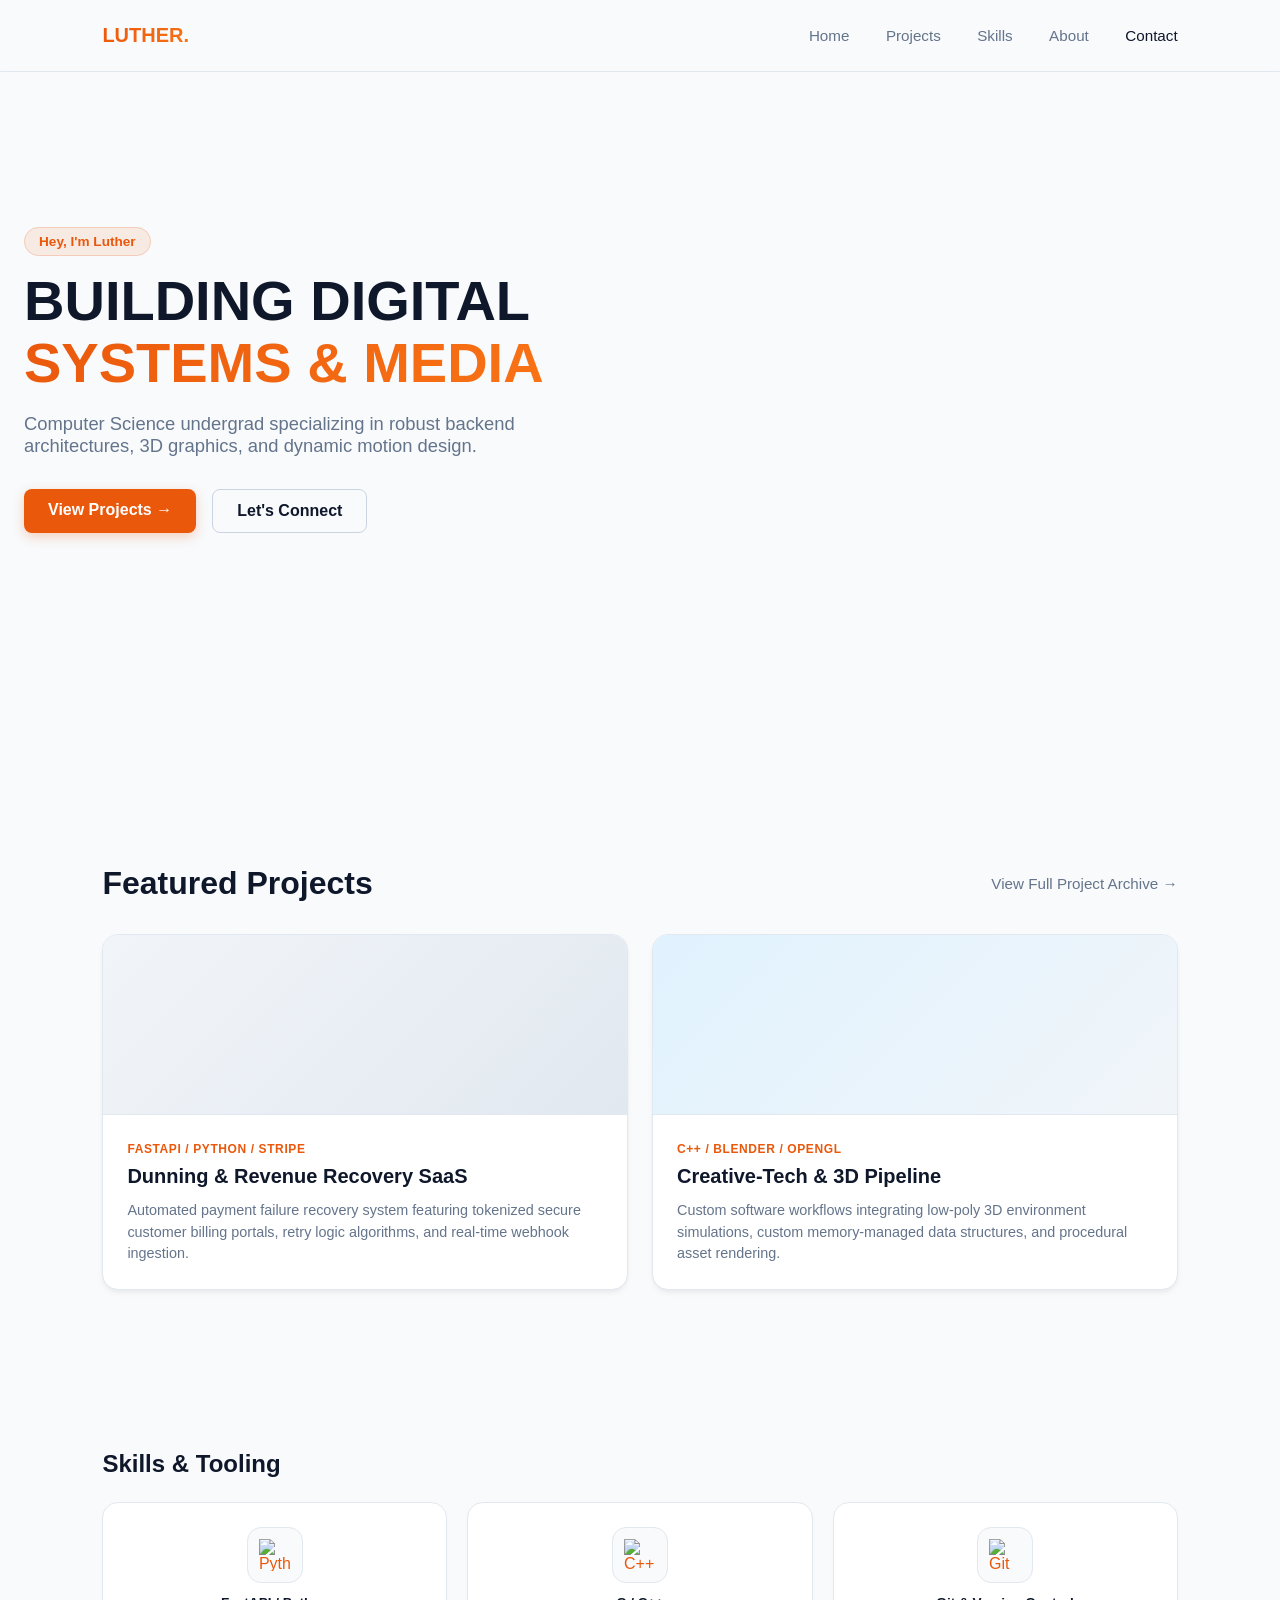
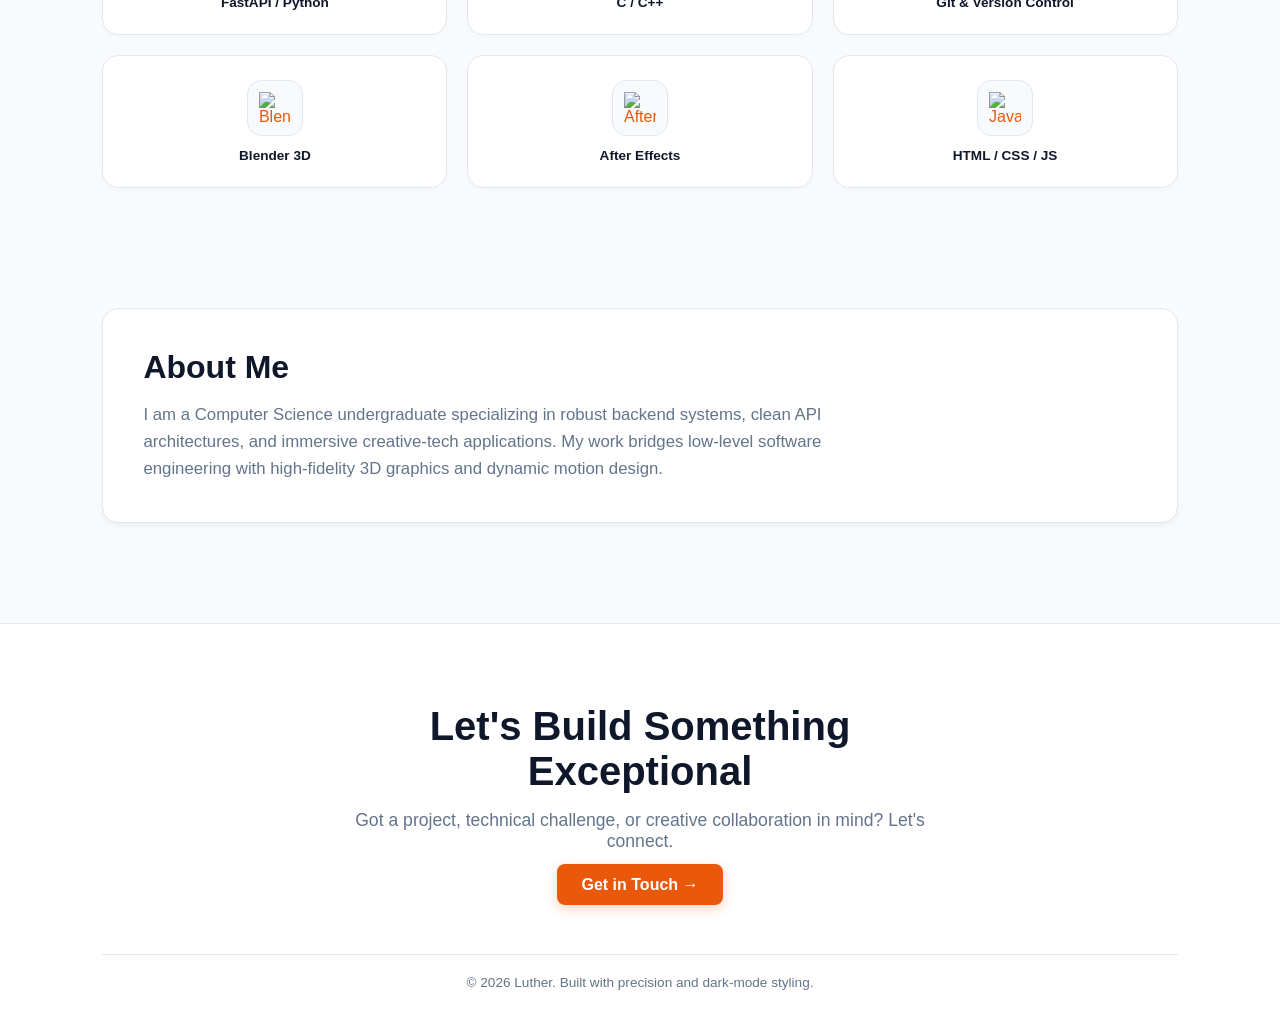
==== index.html @ 0304d3c8 "update: replace abstract hero 3d shape with structured icosahedron node" ====
<!DOCTYPE html>
<html lang="en">

<head>
    <meta charset="UTF-8">
    <meta name="viewport" content="width=device-width, initial-scale=1.0">
    <title>Luther Makori | Creative Technologist & Software Engineer</title>
    <link rel="stylesheet" href="style.css">
</head>

<body>
    <!-- Navigation Bar -->
    <header class="navbar">
        <div class="logo">LUTHER.</div>
        <nav class="nav-links">
            <a href="#home">Home</a>
            <a href="#projects">Projects</a>
            <a href="#skills">Skills</a>
            <a href="#about">About</a>
            <a href="#contact" class="btn-nav">Contact</a>
        </nav>
    </header>

    <!-- Hero Section -->
    <section id="home" class="hero">
        <div class="hero-container">
            <div class="hero-content">
                <span class="badge">Hey, I'm Luther</span>
                <h1>BUILDING DIGITAL<br><span>SYSTEMS & MEDIA</span></h1>
                <p>Computer Science undergrad specializing in robust backend architectures, 3D graphics, and dynamic
                    motion design.</p>
                <div class="hero-actions">
                    <a href="#projects" class="btn-primary">View Projects &rarr;</a>
                    <a href="#contact" class="btn-secondary">Let's Connect</a>
                </div>
            </div>
            <div class="hero-canvas-container">
                <canvas id="hero-3d-canvas"></canvas>
            </div>
        </div>
    </section>

    <!-- Featured Projects -->
    <!-- Featured Projects -->
    <section id="projects" class="projects-section">
        <div class="section-header">
            <h2>Featured Projects</h2>
            <a href="archive.html" class="archive-link">View Full Project Archive &rarr;</a>
        </div>
        <div class="project-grid" id="project-grid">
            <!-- Project 1: Dunning SaaS -->
            <div class="project-card">
                <div class="card-thumb dunning-thumb"></div>
                <div class="card-info">
                    <span class="tag">FastAPI / Python / Stripe</span>
                    <h3>Dunning & Revenue Recovery SaaS</h3>
                    <p>Automated payment failure recovery system featuring tokenized secure customer billing portals,
                        retry logic algorithms, and real-time webhook ingestion.</p>
                </div>
            </div>

            <!-- Project 2: Systems & Graphics Engine -->
            <div class="project-card">
                <div class="card-thumb graphics-thumb"></div>
                <div class="card-info">
                    <span class="tag">C++ / Blender / OpenGL</span>
                    <h3>Creative-Tech & 3D Pipeline</h3>
                    <p>Custom software workflows integrating low-poly 3D environment simulations, custom memory-managed
                        data structures, and procedural asset rendering.</p>
                </div>
            </div>
        </div>
    </section>
    <!-- Skills Section -->
    <!-- Skills & Tooling Section -->
    <section id="skills" class="skills-section">
        <h2>Skills & Tooling</h2>
        <div class="skills-grid">
            <!-- Python -->
            <div class="skill-card">
                <div class="skill-icon-box">
                    <img src="https://cdn.jsdelivr.net/gh/devicons/devicon/icons/python/python-original.svg" width="32"
                        height="32" alt="Python">
                </div>
                <span class="skill-name">FastAPI / Python</span>
            </div>

            <!-- C++ -->
            <div class="skill-card">
                <div class="skill-icon-box">
                    <img src="https://cdn.jsdelivr.net/gh/devicons/devicon/icons/cplusplus/cplusplus-original.svg"
                        width="32" height="32" alt="C++">
                </div>
                <span class="skill-name">C / C++</span>
            </div>

            <!-- Git -->
            <div class="skill-card">
                <div class="skill-icon-box">
                    <img src="https://cdn.jsdelivr.net/gh/devicons/devicon/icons/git/git-original.svg" width="32"
                        height="32" alt="Git">
                </div>
                <span class="skill-name">Git & Version Control</span>
            </div>

            <!-- Blender -->
            <div class="skill-card">
                <div class="skill-icon-box">
                    <img src="https://cdn.jsdelivr.net/gh/devicons/devicon/icons/blender/blender-original.svg"
                        width="32" height="32" alt="Blender">
                </div>
                <span class="skill-name">Blender 3D</span>
            </div>

            <!-- After Effects -->
            <div class="skill-card">
                <div class="skill-icon-box">
                    <img src="https://cdn.jsdelivr.net/gh/devicons/devicon/icons/aftereffects/aftereffects-original.svg"
                        width="32" height="32" alt="After Effects">
                </div>
                <span class="skill-name">After Effects</span>
            </div>

            <!-- JavaScript / HTML -->
            <div class="skill-card">
                <div class="skill-icon-box">
                    <img src="https://cdn.jsdelivr.net/gh/devicons/devicon/icons/javascript/javascript-original.svg"
                        width="32" height="32" alt="JavaScript">
                </div>
                <span class="skill-name">HTML / CSS / JS</span>
            </div>
        </div>
    </section>
    <!-- About Section -->
    <!-- About Section -->
    <section id="about" class="about-section">
        <div class="about-card">
            <h2>About Me</h2>
            <p>I am a Computer Science undergraduate specializing in robust backend systems, clean API architectures,
                and immersive creative-tech applications. My work bridges low-level software engineering with
                high-fidelity 3D graphics and dynamic motion design.</p>
        </div>
    </section>
    <!-- Contact Footer -->
    <section id="contact" class="contact-section">
        <div class="contact-content">
            <h2>Let's Build Something Exceptional</h2>
            <p>Got a project, technical challenge, or creative collaboration in mind? Let's connect.</p>
            <a href="mailto:your.email@example.com" class="btn-primary">Get in Touch &rarr;</a>
        </div>
        <div class="footer-bottom">
            <p>&copy; 2026 Luther. Built with precision and dark-mode styling.</p>
        </div>
        <script src="https://cdnjs.cloudflare.com/ajax/libs/three.js/r128/three.min.js"></script>
        <script>
            const container = document.querySelector('.hero-canvas-container');
            const canvas = document.getElementById('hero-3d-canvas');

            // Scene, Camera, Renderer
            const scene = new THREE.Scene();
            const camera = new THREE.PerspectiveCamera(75, container.clientWidth / container.clientHeight, 0.1, 1000);
            const renderer = new THREE.WebGLRenderer({ canvas: canvas, alpha: true, antialias: true });

            renderer.setSize(container.clientWidth, container.clientHeight);
            renderer.setPixelRatio(Math.min(window.devicePixelRatio, 2));

            // Structured Icosahedron (Data Node look)
            const geometry = new THREE.IcosahedronGeometry(12, 1);
            const material = new THREE.MeshBasicMaterial({
                color: 0xf97316, // Vibrant orange matching your accent
                wireframe: true,
                transparent: true,
                opacity: 0.6
            });
            const mesh = new THREE.Mesh(geometry, material);
            scene.add(mesh);

            // Background particle nodes
            const particleGeometry = new THREE.BufferGeometry();
            const particleCount = 40;
            const posArray = new Float32Array(particleCount * 3);

            for (let i = 0; i < particleCount * 3; i++) {
                posArray[i] = (Math.random() - 0.5) * 35;
            }

            particleGeometry.setAttribute('position', new THREE.BufferAttribute(posArray, 3));
            const particleMaterial = new THREE.PointsMaterial({
                size: 0.6,
                color: 0x1e293b
            });
            const particlesMesh = new THREE.Points(particleGeometry, particleMaterial);
            scene.add(particlesMesh);

            camera.position.z = 30;

            // Mouse movement interaction variables
            let mouseX = 0;
            let mouseY = 0;
            let targetX = 0;
            let targetY = 0;

            document.addEventListener('mousemove', (event) => {
                mouseX = (event.clientX - window.innerWidth / 2) * 0.0008;
                mouseY = (event.clientY - window.innerHeight / 2) * 0.0008;
            });

            // Smoother, mechanical animation loop
            function animate() {
                requestAnimationFrame(animate);

                targetX += (mouseX - targetX) * 0.03;
                targetY += (mouseY - targetY) * 0.03;

                mesh.rotation.x = 0.4 + targetY * 2;
                mesh.rotation.y += 0.003 + targetX * 2;

                particlesMesh.rotation.y -= 0.0008;

                renderer.render(scene, camera);
            }
            animate();

            // Responsive window resizing
            window.addEventListener('resize', () => {
                camera.aspect = container.clientWidth / container.clientHeight;
                camera.updateProjectionMatrix();
                renderer.setSize(container.clientWidth, container.clientHeight);
            });
        </script>

</body>

</html>
---- style.css ----
:root {
    --bg-color: #f8fafc;
    --card-bg: #ffffff;
    --text-main: #0f172a;
    --text-muted: #64748b;
    --accent-primary: #ea580c;
    --accent-glow: rgba(234, 88, 12, 0.15);
    --text-gradient: linear-gradient(135deg, var(--accent-primary), #f97316);
    --hero-radial-gradient: radial-gradient(circle at 80% 20%, var(--accent-glow), transparent 40%);
}

* {
    margin: 0;
    padding: 0;
    box-sizing: border-box;
    font-family: -apple-system, BlinkMacSystemFont, "Segoe UI", Roboto, sans-serif;
}

body {
    background-color: var(--bg-color);
    color: var(--text-main);
    overflow-x: hidden;
}

.navbar {
    display: flex;
    justify-content: space-between;
    align-items: center;
    padding: 24px 8%;
    position: fixed;
    width: 100%;
    top: 0;
    background: rgba(248, 250, 252, 0.85);
    backdrop-filter: blur(10px);
    z-index: 100;
    border-bottom: 1px solid #e2e8f0;
}

.logo {
    font-weight: 800;
    font-size: 1.25rem;
    background-image: var(--text-gradient);
    background-clip: text;
    -webkit-background-clip: text;
    -webkit-text-fill-color: transparent;
}

.nav-links a {
    color: var(--text-muted);
    text-decoration: none;
    margin-left: 32px;
    font-size: 0.95rem;
    transition: color 0.2s;
}

.nav-links a:hover,
.nav-links a.btn-nav {
    color: var(--text-main);
}

.hero {
    min-height: 85vh;
    display: flex;
    align-items: center;
    padding: 60px 0;
}

.hero-content {
    flex: 1;
    max-width: 620px;
}

.badge {
    background: rgba(234, 88, 12, 0.1);
    color: var(--accent-primary);
    padding: 6px 14px;
    border-radius: 20px;
    font-size: 0.85rem;
    font-weight: 600;
    border: 1px solid rgba(234, 88, 12, 0.2);
}

.hero h1 {
    font-size: 3.5rem;
    line-height: 1.1;
    margin: 20px 0;
    font-weight: 800;
}

.hero h1 span {
    background-image: var(--text-gradient);
    background-clip: text;
    -webkit-background-clip: text;
    -webkit-text-fill-color: transparent;
}

.hero p {
    color: var(--text-muted);
    font-size: 1.15rem;
    margin-bottom: 32px;
    max-width: 550px;
}

.hero-actions {
    display: flex;
    gap: 16px;
}

.btn-primary {
    background: var(--accent-primary);
    color: white;
    padding: 12px 24px;
    border-radius: 8px;
    text-decoration: none;
    font-weight: 600;
    transition: opacity 0.2s;
    box-shadow: 0 4px 12px rgba(234, 88, 12, 0.25);
}

.btn-primary:hover {
    opacity: 0.9;
}

.btn-secondary {
    background: transparent;
    color: var(--text-main);
    padding: 12px 24px;
    border-radius: 8px;
    text-decoration: none;
    font-weight: 600;
    border: 1px solid #cbd5e1;
    transition: background 0.2s, border-color 0.2s;
}

.btn-secondary:hover {
    background: rgba(0, 0, 0, 0.03);
    border-color: #94a3b8;
}

.projects-section {
    padding: 100px 8%;
}

.projects-section h2 {
    font-size: 2rem;
    margin-bottom: 0;
}

.project-grid {
    display: grid;
    grid-template-columns: repeat(auto-fit, minmax(320px, 1fr));
    gap: 24px;
}

.project-card {
    background: var(--card-bg);
    border: 1px solid #e2e8f0;
    border-radius: 16px;
    overflow: hidden;
    transition: transform 0.2s, box-shadow 0.2s;
    box-shadow: 0 4px 6px -1px rgba(0, 0, 0, 0.05), 0 2px 4px -1px rgba(0, 0, 0, 0.03);
}

.project-card:hover {
    transform: translateY(-4px);
    box-shadow: 0 10px 15px -3px rgba(0, 0, 0, 0.08), 0 4px 6px -2px rgba(0, 0, 0, 0.04);
}

.card-thumb {
    height: 180px;
    overflow: hidden;
    background: #f1f5f9;
    border-bottom: 1px solid #e2e8f0;
}

.card-info {
    padding: 24px;
}

.tag {
    font-size: 0.75rem;
    color: var(--accent-primary);
    text-transform: uppercase;
    letter-spacing: 0.05em;
    font-weight: 700;
}

.card-info h3 {
    margin: 8px 0 12px 0;
    font-size: 1.25rem;
    color: var(--text-main);
}

.card-info p {
    color: var(--text-muted);
    font-size: 0.9rem;
    line-height: 1.5;
}

.skills-section,
.about-section {
    padding: 60px 8%;
}

.skills-grid {
    display: grid;
    grid-template-columns: repeat(auto-fit, minmax(280px, 1fr));
    gap: 20px;
    margin-top: 24px;
}

.skill-card {
    background: var(--card-bg);
    border: 1px solid #e2e8f0;
    border-radius: 16px;
    padding: 24px 16px;
    display: flex;
    flex-direction: column;
    align-items: center;
    justify-content: center;
    gap: 12px;
    transition: transform 0.2s, border-color 0.2s, box-shadow 0.2s;
    box-shadow: 0 2px 4px rgba(0, 0, 0, 0.02);
}

.skill-card:hover {
    transform: translateY(-4px);
    border-color: rgba(234, 88, 12, 0.4);
    box-shadow: 0 8px 12px rgba(0, 0, 0, 0.05);
}

.skill-icon-box {
    width: 56px;
    height: 56px;
    background: #f8fafc;
    border: 1px solid #e2e8f0;
    border-radius: 14px;
    display: flex;
    align-items: center;
    justify-content: center;
    color: var(--accent-primary);
}

.skill-name {
    color: var(--text-main);
    font-size: 0.85rem;
    font-weight: 600;
    text-align: center;
}

.dunning-thumb {
    background: linear-gradient(135deg, #f1f5f9, #e2e8f0), radial-gradient(circle at 30% 30%, rgba(234, 88, 12, 0.1), transparent 60%);
}

.graphics-thumb {
    background: linear-gradient(135deg, #e0f2fe, #f1f5f9), radial-gradient(circle at 70% 70%, rgba(59, 130, 246, 0.1), transparent 60%);
}

.about-card {
    background: var(--card-bg);
    border: 1px solid #e2e8f0;
    border-radius: 16px;
    padding: 40px;
    box-shadow: 0 4px 6px -1px rgba(0, 0, 0, 0.05);
}

.about-card h2 {
    font-size: 2rem;
    margin-bottom: 16px;
}

.about-card p {
    color: var(--text-muted);
    font-size: 1.05rem;
    line-height: 1.6;
    max-width: 700px;
}

.contact-section {
    padding: 80px 8% 40px 8%;
    text-align: center;
    border-top: 1px solid #e2e8f0;
    margin-top: 40px;
    background: #ffffff;
}

.contact-content {
    max-width: 600px;
    margin: 0 auto 60px auto;
}

.contact-content h2 {
    font-size: 2.5rem;
    margin-bottom: 16px;
}

.contact-content p {
    color: var(--text-muted);
    font-size: 1.1rem;
    margin-bottom: 24px;
}

.footer-bottom {
    color: var(--text-muted);
    font-size: 0.85rem;
    border-top: 1px solid #e2e8f0;
    padding-top: 20px;
}

.project-link {
    color: var(--text-main);
    text-decoration: none;
    display: inline-flex;
    align-items: center;
    gap: 4px;
    transition: color 0.2s ease;
}

.project-link:hover {
    color: var(--accent-primary);
}

.project-link:hover .arrow {
    transform: translate(3px, -3px);
}

.arrow {
    display: inline-block;
    transition: transform 0.2s ease;
    font-size: 1.1em;
}

.project-img {
    width: 100%;
    height: 100%;
    object-fit: cover;
    transition: transform 0.3s ease;
}

.project-card:hover .project-img {
    transform: scale(1.03);
}

.section-header {
    display: flex;
    justify-content: space-between;
    align-items: center;
    margin-bottom: 2rem;
}

.archive-link {
    color: var(--text-muted);
    text-decoration: none;
    font-size: 0.95rem;
    font-weight: 500;
    transition: color 0.2s ease;
    display: inline-flex;
    align-items: center;
    gap: 4px;
}

.archive-link:hover {
    color: var(--accent-primary);
    transform: translate(3px, -3px);
}

.archive-body {
    background-color: var(--bg-color);
    color: var(--text-main);
    font-family: -apple-system, BlinkMacSystemFont, "Segoe UI", Roboto, sans-serif;
    padding: 4rem 2rem;
    margin: 0;
}

.archive-container {
    max-width: 1000px;
    margin: 0 auto;
}

.back-link {
    color: var(--accent-primary);
    text-decoration: none;
    display: inline-block;
    margin-bottom: 1.5rem;
    font-size: 0.95rem;
    font-weight: 500;
    transition: transform 0.2s ease;
}

.back-link:hover {
    text-decoration: underline;
    transform: translate(-3px, 0);
}

.archive-title {
    font-size: 2.5rem;
    font-weight: 700;
    color: var(--text-main);
    margin-bottom: 2.5rem;
}

.archive-table {
    width: 100%;
    border-collapse: collapse;
    text-align: left;
    background: var(--card-bg);
    border-radius: 12px;
    overflow: hidden;
    box-shadow: 0 4px 6px -1px rgba(0, 0, 0, 0.05);
    border: 1px solid #e2e8f0;
}

.archive-table th,
.archive-table td {
    padding: 1.25rem 1rem;
    border-bottom: 1px solid #e2e8f0;
}

.archive-table th {
    color: var(--text-muted);
    font-weight: 600;
    font-size: 0.8rem;
    text-transform: uppercase;
    letter-spacing: 0.05em;
    background: #f8fafc;
}

.archive-table td {
    color: var(--text-main);
    font-size: 0.95rem;
}

.table-link {
    color: var(--accent-primary);
    text-decoration: none;
    font-weight: 500;
    display: inline-block;
    transition: transform 0.2s ease-in-out;
}

.table-link:hover {
    text-decoration: underline;
    transform: translate(3px, -3px);
}

.tag-flex {
    display: flex;
    flex-wrap: wrap;
    gap: 0.35rem;
}

.mini-tag {
    background: rgba(234, 88, 12, 0.1);
    color: var(--accent-primary);
    padding: 0.2rem 0.6rem;
    border-radius: 9999px;
    font-size: 0.75rem;
    font-weight: 500;
}

.hero-container {
    display: flex;
    align-items: center;
    justify-content: space-between;
    gap: 40px;
    width: 100%;
    max-width: 1280px;
    margin: 0 auto;
    padding: 0 24px;
}

.hero-canvas-container {
    flex: 1;
    height: 480px;
    position: relative;
}

#hero-3d-canvas {
    width: 100%;
    height: 100%;
    display: block;
}

@media (max-width: 968px) {
    .hero-container {
        flex-direction: column;
        text-align: center;
    }

    .hero-content {
        max-width: 100%;
    }

    .hero-canvas-container {
        height: 320px;
        width: 100%;
    }
}
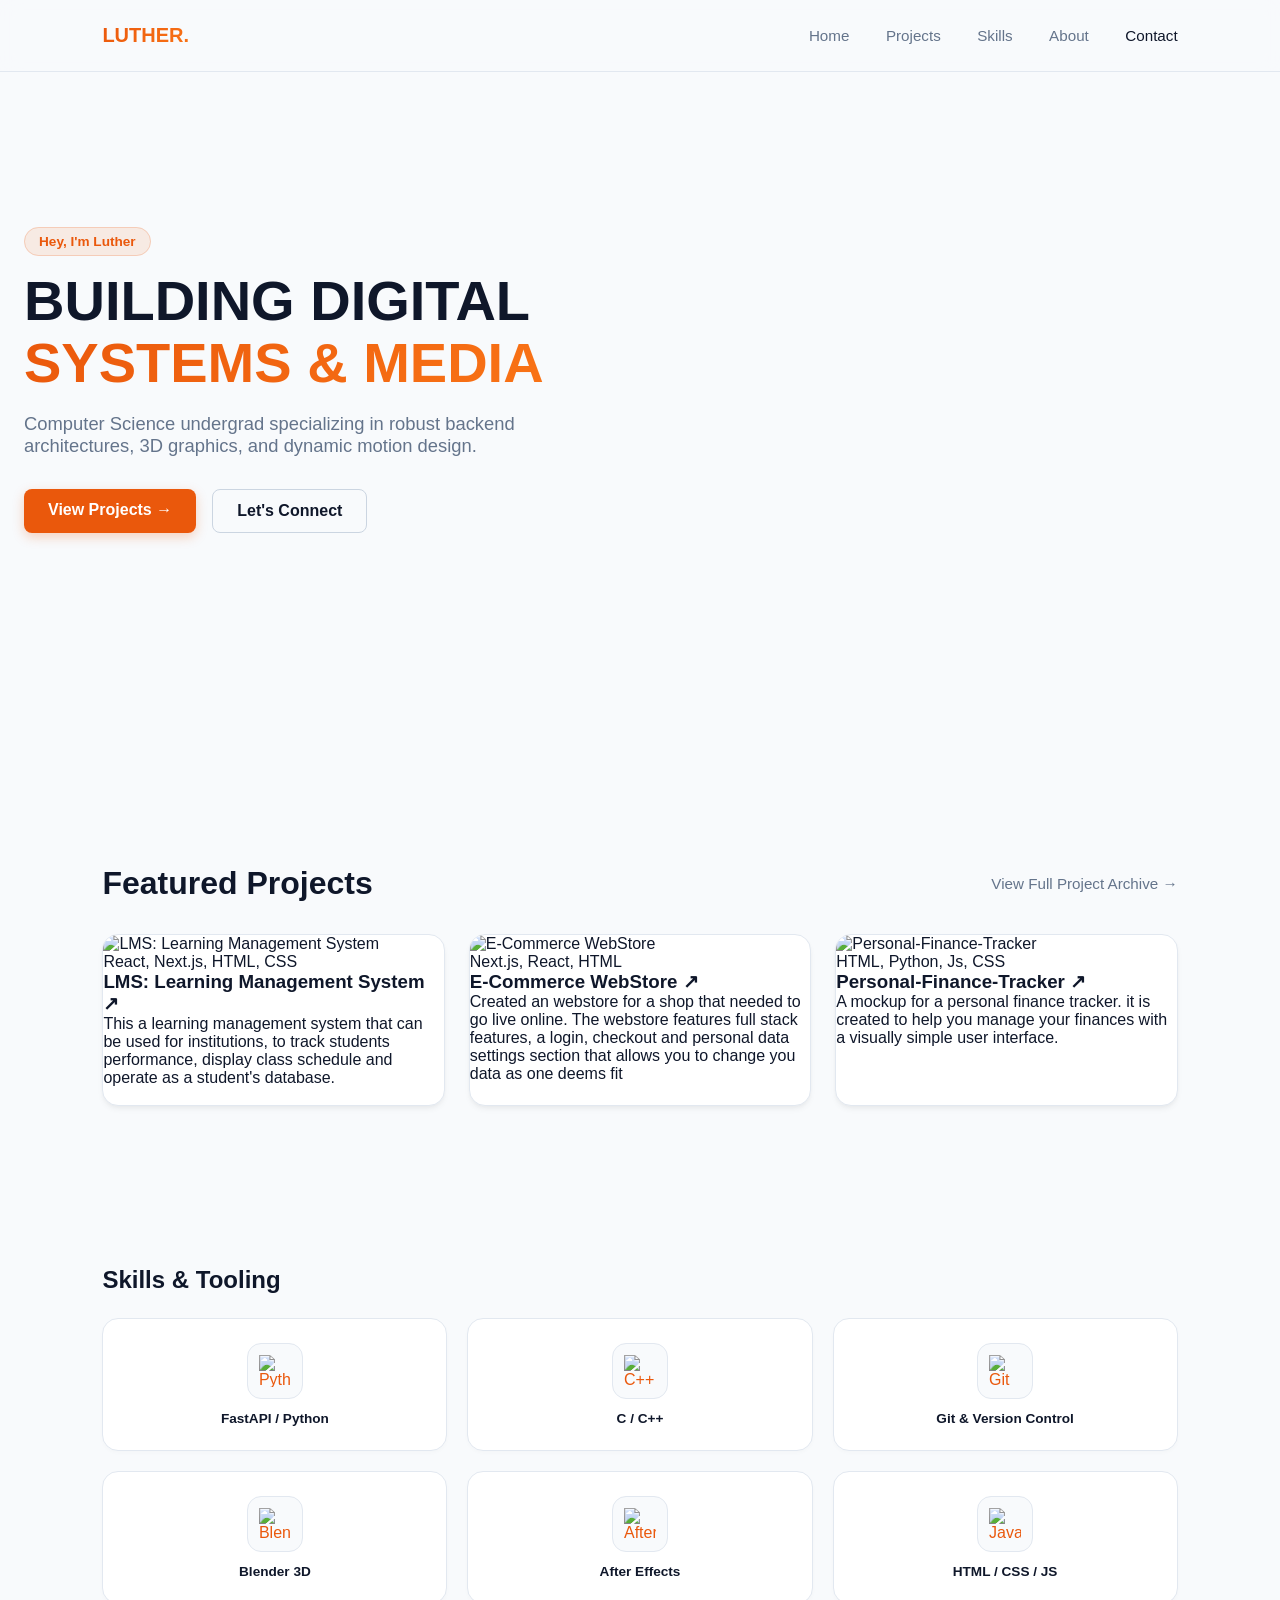
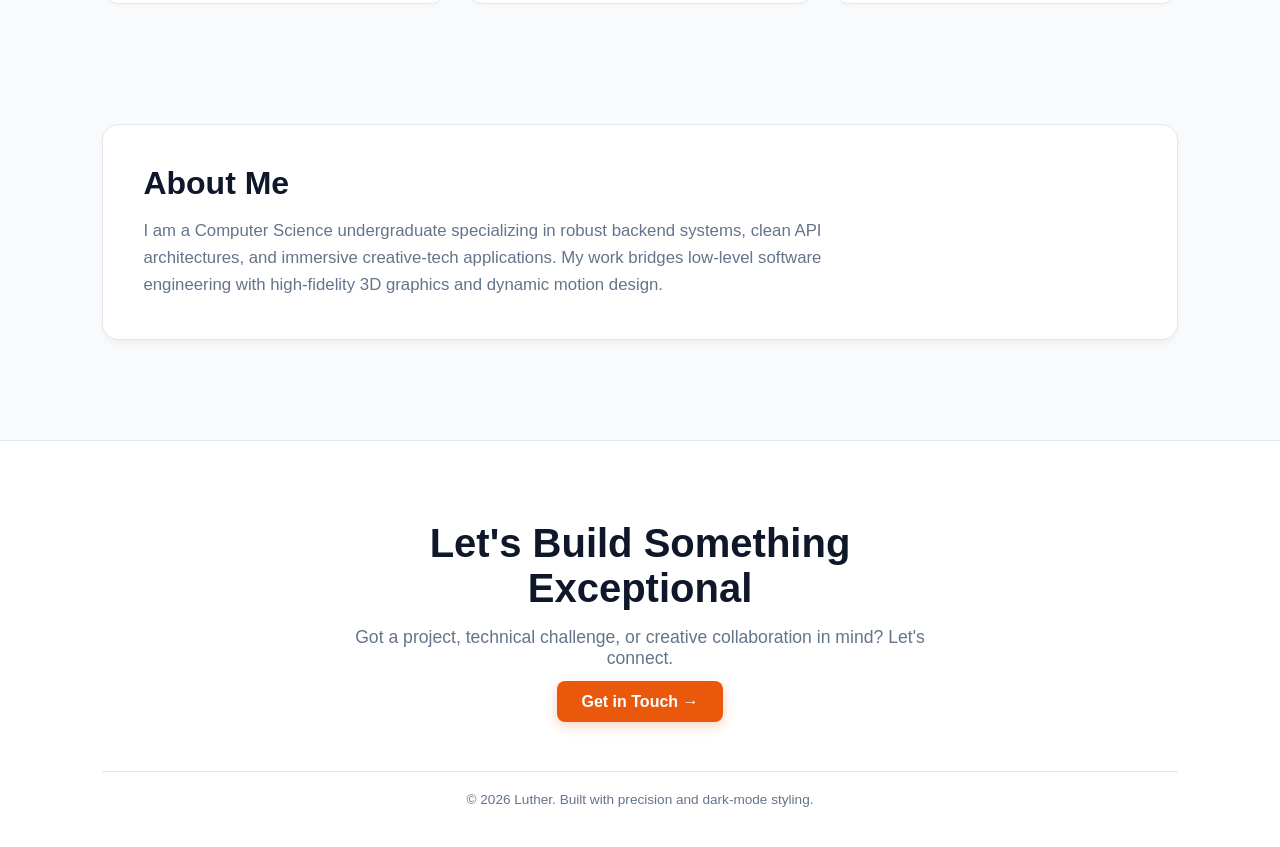
==== commit eb64b349: "Interactive Hero Section Fourth Update" ====
--- a/index.html
+++ b/index.html
@@ -41,37 +41,16 @@
     </section>
 
     <!-- Featured Projects -->
-    <!-- Featured Projects -->
     <section id="projects" class="projects-section">
         <div class="section-header">
             <h2>Featured Projects</h2>
             <a href="archive.html" class="archive-link">View Full Project Archive &rarr;</a>
         </div>
-        <div class="project-grid" id="project-grid">
-            <!-- Project 1: Dunning SaaS -->
-            <div class="project-card">
-                <div class="card-thumb dunning-thumb"></div>
-                <div class="card-info">
-                    <span class="tag">FastAPI / Python / Stripe</span>
-                    <h3>Dunning & Revenue Recovery SaaS</h3>
-                    <p>Automated payment failure recovery system featuring tokenized secure customer billing portals,
-                        retry logic algorithms, and real-time webhook ingestion.</p>
-                </div>
-            </div>
-
-            <!-- Project 2: Systems & Graphics Engine -->
-            <div class="project-card">
-                <div class="card-thumb graphics-thumb"></div>
-                <div class="card-info">
-                    <span class="tag">C++ / Blender / OpenGL</span>
-                    <h3>Creative-Tech & 3D Pipeline</h3>
-                    <p>Custom software workflows integrating low-poly 3D environment simulations, custom memory-managed
-                        data structures, and procedural asset rendering.</p>
-                </div>
-            </div>
-        </div>
-    </section>
-    <!-- Skills Section -->
+        <div class="project-grid" id="featured-projects-grid">
+            <!-- Dynamically injected from projects.json -->
+        </div>
+    </section>
+
     <!-- Skills & Tooling Section -->
     <section id="skills" class="skills-section">
         <h2>Skills & Tooling</h2>
@@ -131,7 +110,7 @@
             </div>
         </div>
     </section>
-    <!-- About Section -->
+
     <!-- About Section -->
     <section id="about" class="about-section">
         <div class="about-card">
@@ -141,6 +120,7 @@
                 high-fidelity 3D graphics and dynamic motion design.</p>
         </div>
     </section>
+
     <!-- Contact Footer -->
     <section id="contact" class="contact-section">
         <div class="contact-content">
@@ -151,84 +131,86 @@
         <div class="footer-bottom">
             <p>&copy; 2026 Luther. Built with precision and dark-mode styling.</p>
         </div>
-        <script src="https://cdnjs.cloudflare.com/ajax/libs/three.js/r128/three.min.js"></script>
-        <script>
-            const container = document.querySelector('.hero-canvas-container');
-            const canvas = document.getElementById('hero-3d-canvas');
-
-            // Scene, Camera, Renderer
-            const scene = new THREE.Scene();
-            const camera = new THREE.PerspectiveCamera(75, container.clientWidth / container.clientHeight, 0.1, 1000);
-            const renderer = new THREE.WebGLRenderer({ canvas: canvas, alpha: true, antialias: true });
-
+    </section>
+
+    <script src="https://cdnjs.cloudflare.com/ajax/libs/three.js/r128/three.min.js"></script>
+    <script>
+        const container = document.querySelector('.hero-canvas-container');
+        const canvas = document.getElementById('hero-3d-canvas');
+
+        // Scene, Camera, Renderer
+        const scene = new THREE.Scene();
+        const camera = new THREE.PerspectiveCamera(75, container.clientWidth / container.clientHeight, 0.1, 1000);
+        const renderer = new THREE.WebGLRenderer({ canvas: canvas, alpha: true, antialias: true });
+
+        renderer.setSize(container.clientWidth, container.clientHeight);
+        renderer.setPixelRatio(Math.min(window.devicePixelRatio, 2));
+
+        // Structured Icosahedron (Data Node look)
+        const geometry = new THREE.IcosahedronGeometry(12, 1);
+        const material = new THREE.MeshBasicMaterial({
+            color: 0xf97316, // Vibrant orange matching your accent
+            wireframe: true,
+            transparent: true,
+            opacity: 0.6
+        });
+        const mesh = new THREE.Mesh(geometry, material);
+        scene.add(mesh);
+
+        // Background particle nodes
+        const particleGeometry = new THREE.BufferGeometry();
+        const particleCount = 40;
+        const posArray = new Float32Array(particleCount * 3);
+
+        for (let i = 0; i < particleCount * 3; i++) {
+            posArray[i] = (Math.random() - 0.5) * 35;
+        }
+
+        particleGeometry.setAttribute('position', new THREE.BufferAttribute(posArray, 3));
+        const particleMaterial = new THREE.PointsMaterial({
+            size: 0.6,
+            color: 0x1e293b
+        });
+        const particlesMesh = new THREE.Points(particleGeometry, particleMaterial);
+        scene.add(particlesMesh);
+
+        camera.position.z = 30;
+
+        // Mouse movement interaction variables
+        let mouseX = 0;
+        let mouseY = 0;
+        let targetX = 0;
+        let targetY = 0;
+
+        document.addEventListener('mousemove', (event) => {
+            mouseX = (event.clientX - window.innerWidth / 2) * 0.0008;
+            mouseY = (event.clientY - window.innerHeight / 2) * 0.0008;
+        });
+
+        // Smoother, mechanical animation loop
+        function animate() {
+            requestAnimationFrame(animate);
+
+            targetX += (mouseX - targetX) * 0.03;
+            targetY += (mouseY - targetY) * 0.03;
+
+            mesh.rotation.x = 0.4 + targetY * 2;
+            mesh.rotation.y += 0.003 + targetX * 2;
+
+            particlesMesh.rotation.y -= 0.0008;
+
+            renderer.render(scene, camera);
+        }
+        animate();
+
+        // Responsive window resizing
+        window.addEventListener('resize', () => {
+            camera.aspect = container.clientWidth / container.clientHeight;
+            camera.updateProjectionMatrix();
             renderer.setSize(container.clientWidth, container.clientHeight);
-            renderer.setPixelRatio(Math.min(window.devicePixelRatio, 2));
-
-            // Structured Icosahedron (Data Node look)
-            const geometry = new THREE.IcosahedronGeometry(12, 1);
-            const material = new THREE.MeshBasicMaterial({
-                color: 0xf97316, // Vibrant orange matching your accent
-                wireframe: true,
-                transparent: true,
-                opacity: 0.6
-            });
-            const mesh = new THREE.Mesh(geometry, material);
-            scene.add(mesh);
-
-            // Background particle nodes
-            const particleGeometry = new THREE.BufferGeometry();
-            const particleCount = 40;
-            const posArray = new Float32Array(particleCount * 3);
-
-            for (let i = 0; i < particleCount * 3; i++) {
-                posArray[i] = (Math.random() - 0.5) * 35;
-            }
-
-            particleGeometry.setAttribute('position', new THREE.BufferAttribute(posArray, 3));
-            const particleMaterial = new THREE.PointsMaterial({
-                size: 0.6,
-                color: 0x1e293b
-            });
-            const particlesMesh = new THREE.Points(particleGeometry, particleMaterial);
-            scene.add(particlesMesh);
-
-            camera.position.z = 30;
-
-            // Mouse movement interaction variables
-            let mouseX = 0;
-            let mouseY = 0;
-            let targetX = 0;
-            let targetY = 0;
-
-            document.addEventListener('mousemove', (event) => {
-                mouseX = (event.clientX - window.innerWidth / 2) * 0.0008;
-                mouseY = (event.clientY - window.innerHeight / 2) * 0.0008;
-            });
-
-            // Smoother, mechanical animation loop
-            function animate() {
-                requestAnimationFrame(animate);
-
-                targetX += (mouseX - targetX) * 0.03;
-                targetY += (mouseY - targetY) * 0.03;
-
-                mesh.rotation.x = 0.4 + targetY * 2;
-                mesh.rotation.y += 0.003 + targetX * 2;
-
-                particlesMesh.rotation.y -= 0.0008;
-
-                renderer.render(scene, camera);
-            }
-            animate();
-
-            // Responsive window resizing
-            window.addEventListener('resize', () => {
-                camera.aspect = container.clientWidth / container.clientHeight;
-                camera.updateProjectionMatrix();
-                renderer.setSize(container.clientWidth, container.clientHeight);
-            });
-        </script>
-
+        });
+    </script>
+    <script src="projects.js"></script>
 </body>
 
 </html>
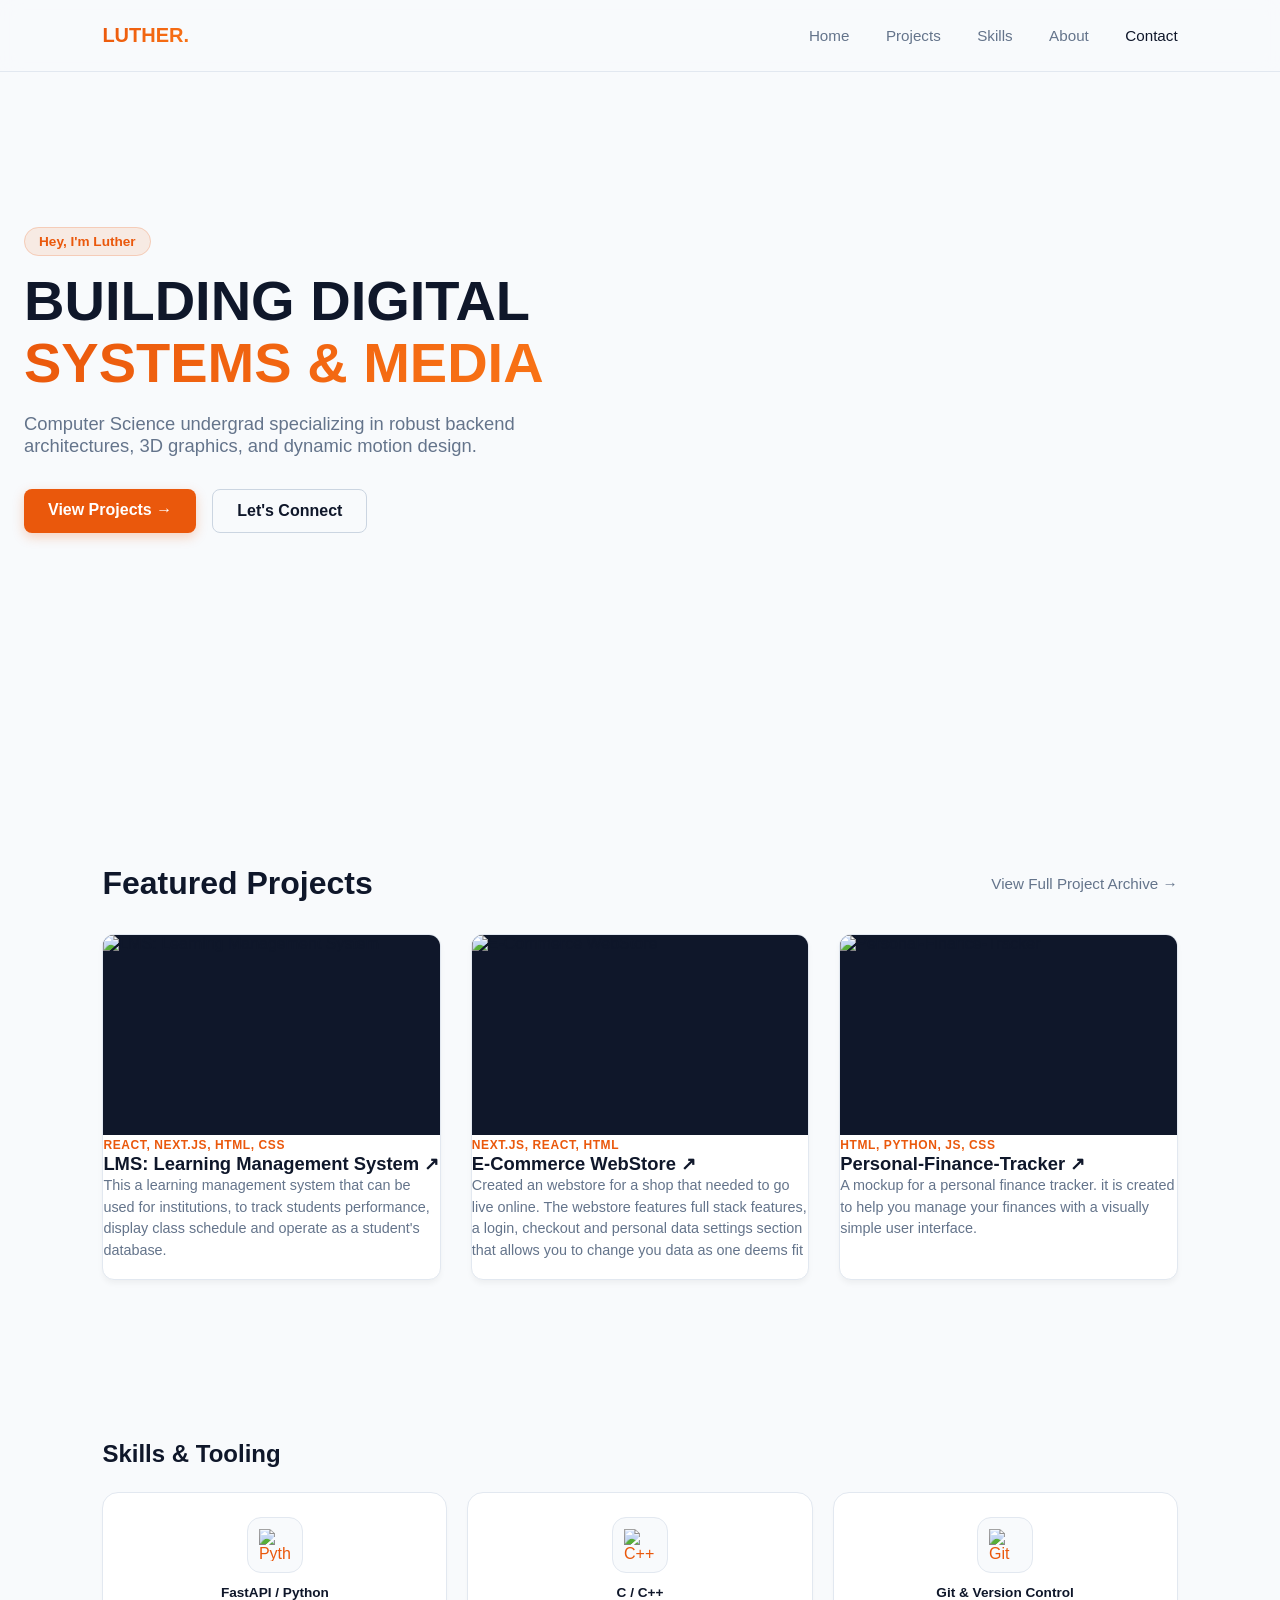
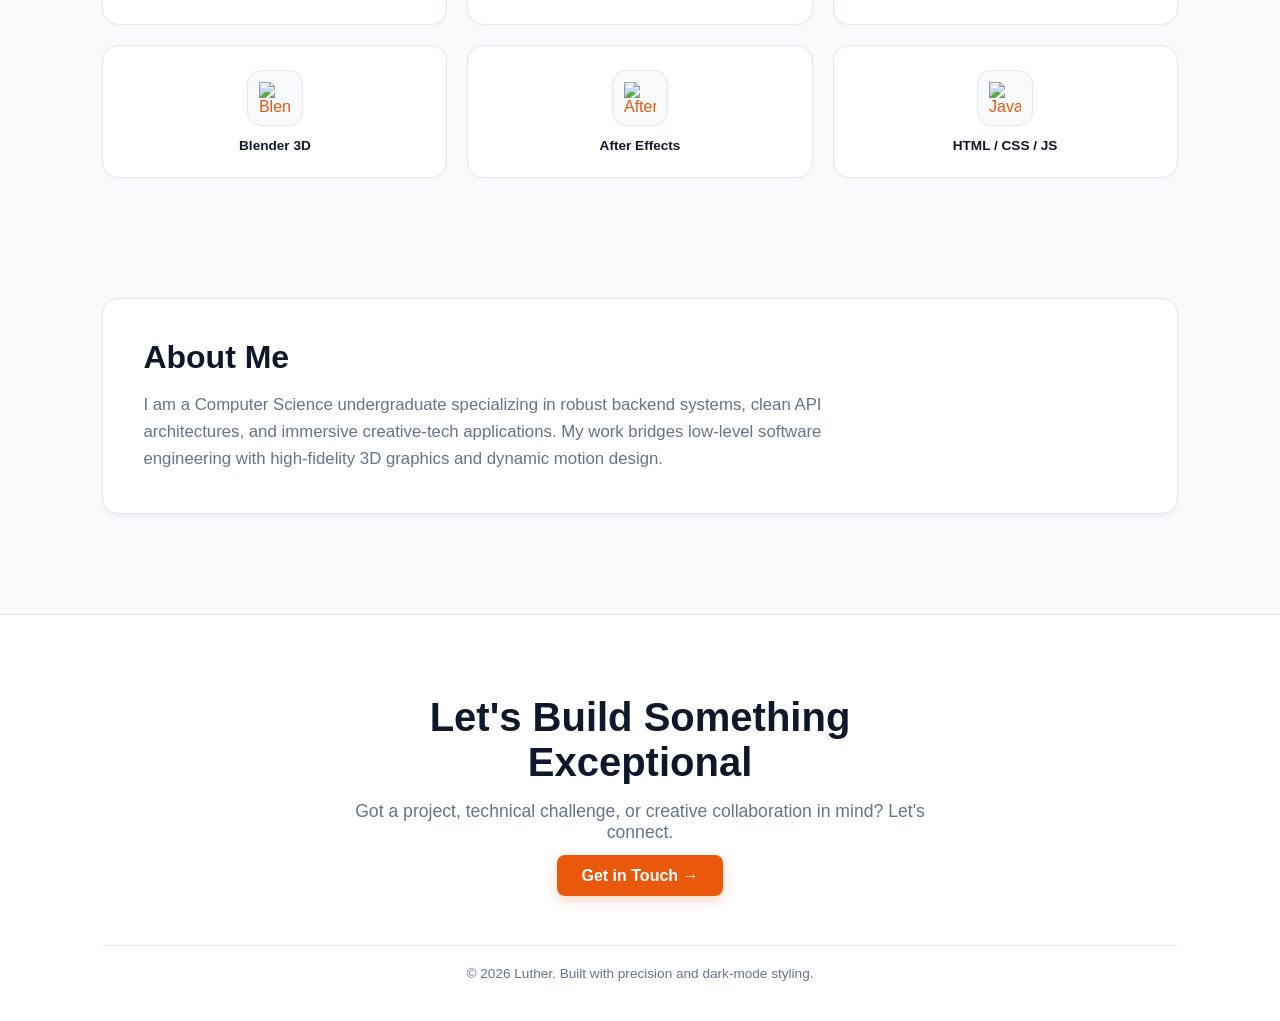
==== commit 89d851cc: "Interactive Projects Grid Update-3" ====
--- a/index.html
+++ b/index.html
@@ -47,7 +47,57 @@
             <a href="archive.html" class="archive-link">View Full Project Archive &rarr;</a>
         </div>
         <div class="project-grid" id="featured-projects-grid">
-            <!-- Dynamically injected from projects.json -->
+            <!-- Project 1 -->
+            <div class="project-card">
+                <div class="project-image-wrapper">
+                    <img src="https://images.unsplash.com/photo-1551288049-bebda4e38f71?auto=format&fit=crop&w=600&q=80"
+                        alt="LMS: Learning Management System" class="project-img">
+                </div>
+                <div class="project-info">
+                    <span class="project-tag">React, Next.js, HTML, CSS</span>
+                    <h3 class="project-title">
+                        <a href="https://github.com/Luther-123/portfolio-mockup" target="_blank"
+                            rel="noopener noreferrer" class="project-link">LMS: Learning Management System &nearr;</a>
+                    </h3>
+                    <p class="project-desc">This a learning management system that can be used for institutions, to
+                        track students performance, display class schedule and operate as a student's database.</p>
+                </div>
+            </div>
+
+            <!-- Project 2 -->
+            <div class="project-card">
+                <div class="project-image-wrapper">
+                    <img src="https://images.unsplash.com/photo-1551288049-bebda4e38f71?auto=format&fit=crop&w=600&q=80"
+                        alt="E-Commerce WebStore" class="project-img">
+                </div>
+                <div class="project-info">
+                    <span class="project-tag">Next.js, React, HTML</span>
+                    <h3 class="project-title">
+                        <a href="https://github.com/Luther-123/portfolio-mockup" target="_blank"
+                            rel="noopener noreferrer" class="project-link">E-Commerce WebStore &nearr;</a>
+                    </h3>
+                    <p class="project-desc">Created an webstore for a shop that needed to go live online. The webstore
+                        features full stack features, a login, checkout and personal data settings section that allows
+                        you to change you data as one deems fit</p>
+                </div>
+            </div>
+
+            <!-- Project 3 -->
+            <div class="project-card">
+                <div class="project-image-wrapper">
+                    <img src="https://images.unsplash.com/photo-1551288049-bebda4e38f71?auto=format&fit=crop&w=600&q=80"
+                        alt="Personal-Finance-Tracker" class="project-img">
+                </div>
+                <div class="project-info">
+                    <span class="project-tag">HTML, Python, Js, CSS</span>
+                    <h3 class="project-title">
+                        <a href="https://github.com/Luther-123/portfolio-mockup" target="_blank"
+                            rel="noopener noreferrer" class="project-link">Personal-Finance-Tracker &nearr;</a>
+                    </h3>
+                    <p class="project-desc">A mockup for a personal finance tracker. it is created to help you manage
+                        your finances with a visually simple user interface.</p>
+                </div>
+            </div>
         </div>
     </section>
 
--- a/style.css
+++ b/style.css
@@ -22,6 +22,7 @@
     overflow-x: hidden;
 }
 
+/* Navbar */
 .navbar {
     display: flex;
     justify-content: space-between;
@@ -58,11 +59,23 @@
     color: var(--text-main);
 }
 
+/* Hero Section */
 .hero {
     min-height: 85vh;
     display: flex;
     align-items: center;
     padding: 60px 0;
+}
+
+.hero-container {
+    display: flex;
+    align-items: center;
+    justify-content: space-between;
+    gap: 40px;
+    width: 100%;
+    max-width: 1280px;
+    margin: 0 auto;
+    padding: 0 24px;
 }
 
 .hero-content {
@@ -106,6 +119,19 @@
     gap: 16px;
 }
 
+.hero-canvas-container {
+    flex: 1;
+    height: 480px;
+    position: relative;
+}
+
+#hero-3d-canvas {
+    width: 100%;
+    height: 100%;
+    display: block;
+}
+
+/* Buttons */
 .btn-primary {
     background: var(--accent-primary);
     color: white;
@@ -137,8 +163,16 @@
     border-color: #94a3b8;
 }
 
+/* Projects Section */
 .projects-section {
     padding: 100px 8%;
+}
+
+.section-header {
+    display: flex;
+    justify-content: space-between;
+    align-items: center;
+    margin-bottom: 2rem;
 }
 
 .projects-section h2 {
@@ -149,54 +183,124 @@
 .project-grid {
     display: grid;
     grid-template-columns: repeat(auto-fit, minmax(320px, 1fr));
-    gap: 24px;
+    gap: 30px;
+    margin-top: 30px;
 }
 
 .project-card {
     background: var(--card-bg);
     border: 1px solid #e2e8f0;
-    border-radius: 16px;
+    border-radius: 12px;
     overflow: hidden;
-    transition: transform 0.2s, box-shadow 0.2s;
-    box-shadow: 0 4px 6px -1px rgba(0, 0, 0, 0.05), 0 2px 4px -1px rgba(0, 0, 0, 0.03);
+    display: flex;
+    flex-direction: column;
+    box-shadow: 0 4px 6px -1px rgba(0, 0, 0, 0.05);
+    transition: transform 0.2s ease, box-shadow 0.2s ease;
 }
 
 .project-card:hover {
     transform: translateY(-4px);
-    box-shadow: 0 10px 15px -3px rgba(0, 0, 0, 0.08), 0 4px 6px -2px rgba(0, 0, 0, 0.04);
-}
-
-.card-thumb {
-    height: 180px;
+    box-shadow: 0 10px 15px -3px rgba(0, 0, 0, 0.1);
+}
+
+.project-image-wrapper {
+    width: 100%;
+    height: 200px;
     overflow: hidden;
-    background: #f1f5f9;
-    border-bottom: 1px solid #e2e8f0;
+    background: #0f172a;
+    /* Dark slate to frame the browser screenshots nicely */
+    display: flex;
+    align-items: center;
+    justify-content: center;
+}
+
+.project-img {
+    width: 100%;
+    height: 100%;
+    object-fit: contain;
+    /* Ensures the full screenshot is visible */
+    display: block;
+}
+
+.project-card:hover .project-img {
+    transform: scale(1.03);
 }
 
 .card-info {
-    padding: 24px;
-}
-
-.tag {
+    padding: 20px;
+    display: flex;
+    flex-direction: column;
+    gap: 8px;
+    flex: 1;
+}
+
+.project-tag {
     font-size: 0.75rem;
+    font-weight: 700;
     color: var(--accent-primary);
     text-transform: uppercase;
     letter-spacing: 0.05em;
+}
+
+.project-title {
+    font-size: 1.15rem;
     font-weight: 700;
-}
-
-.card-info h3 {
-    margin: 8px 0 12px 0;
-    font-size: 1.25rem;
-    color: var(--text-main);
-}
-
-.card-info p {
-    color: var(--text-muted);
+    color: var(--text-main);
+    margin: 0;
+}
+
+.project-desc {
     font-size: 0.9rem;
+    color: var(--text-muted);
     line-height: 1.5;
-}
-
+    margin: 0;
+}
+
+.project-link {
+    color: var(--text-main);
+    text-decoration: none;
+    display: inline-flex;
+    align-items: center;
+    gap: 4px;
+    transition: color 0.2s ease;
+}
+
+.project-link:hover {
+    color: var(--accent-primary);
+}
+
+.arrow {
+    display: inline-block;
+    transition: transform 0.2s ease;
+    font-size: 1.1em;
+}
+
+.archive-link {
+    color: var(--text-muted);
+    text-decoration: none;
+    font-size: 0.95rem;
+    font-weight: 500;
+    transition: color 0.2s ease, transform 0.2s ease;
+    display: inline-flex;
+    align-items: center;
+    gap: 4px;
+}
+
+.archive-link:hover {
+    color: var(--accent-primary);
+    transform: translate(3px, -3px);
+}
+
+/* Thumbnails */
+.dunning-thumb {
+    background: linear-gradient(135deg, #f1f5f9, #e2e8f0), radial-gradient(circle at 30% 30%, rgba(234, 88, 12, 0.1), transparent 60%);
+}
+
+.graphics-thumb {
+    background: linear-gradient(135deg, #e0f2fe, #f1f5f9), radial-gradient(circle at 70% 70%, rgba(59, 130, 246, 0.1), transparent 60%);
+}
+
+/* Skills Section */
 .skills-section,
 .about-section {
     padding: 60px 8%;
@@ -248,14 +352,7 @@
     text-align: center;
 }
 
-.dunning-thumb {
-    background: linear-gradient(135deg, #f1f5f9, #e2e8f0), radial-gradient(circle at 30% 30%, rgba(234, 88, 12, 0.1), transparent 60%);
-}
-
-.graphics-thumb {
-    background: linear-gradient(135deg, #e0f2fe, #f1f5f9), radial-gradient(circle at 70% 70%, rgba(59, 130, 246, 0.1), transparent 60%);
-}
-
+/* About Section */
 .about-card {
     background: var(--card-bg);
     border: 1px solid #e2e8f0;
@@ -276,94 +373,7 @@
     max-width: 700px;
 }
 
-.contact-section {
-    padding: 80px 8% 40px 8%;
-    text-align: center;
-    border-top: 1px solid #e2e8f0;
-    margin-top: 40px;
-    background: #ffffff;
-}
-
-.contact-content {
-    max-width: 600px;
-    margin: 0 auto 60px auto;
-}
-
-.contact-content h2 {
-    font-size: 2.5rem;
-    margin-bottom: 16px;
-}
-
-.contact-content p {
-    color: var(--text-muted);
-    font-size: 1.1rem;
-    margin-bottom: 24px;
-}
-
-.footer-bottom {
-    color: var(--text-muted);
-    font-size: 0.85rem;
-    border-top: 1px solid #e2e8f0;
-    padding-top: 20px;
-}
-
-.project-link {
-    color: var(--text-main);
-    text-decoration: none;
-    display: inline-flex;
-    align-items: center;
-    gap: 4px;
-    transition: color 0.2s ease;
-}
-
-.project-link:hover {
-    color: var(--accent-primary);
-}
-
-.project-link:hover .arrow {
-    transform: translate(3px, -3px);
-}
-
-.arrow {
-    display: inline-block;
-    transition: transform 0.2s ease;
-    font-size: 1.1em;
-}
-
-.project-img {
-    width: 100%;
-    height: 100%;
-    object-fit: cover;
-    transition: transform 0.3s ease;
-}
-
-.project-card:hover .project-img {
-    transform: scale(1.03);
-}
-
-.section-header {
-    display: flex;
-    justify-content: space-between;
-    align-items: center;
-    margin-bottom: 2rem;
-}
-
-.archive-link {
-    color: var(--text-muted);
-    text-decoration: none;
-    font-size: 0.95rem;
-    font-weight: 500;
-    transition: color 0.2s ease;
-    display: inline-flex;
-    align-items: center;
-    gap: 4px;
-}
-
-.archive-link:hover {
-    color: var(--accent-primary);
-    transform: translate(3px, -3px);
-}
-
+/* Archive Page Specifics */
 .archive-body {
     background-color: var(--bg-color);
     color: var(--text-main);
@@ -458,29 +468,39 @@
     font-weight: 500;
 }
 
-.hero-container {
-    display: flex;
-    align-items: center;
-    justify-content: space-between;
-    gap: 40px;
-    width: 100%;
-    max-width: 1280px;
-    margin: 0 auto;
-    padding: 0 24px;
-}
-
-.hero-canvas-container {
-    flex: 1;
-    height: 480px;
-    position: relative;
-}
-
-#hero-3d-canvas {
-    width: 100%;
-    height: 100%;
-    display: block;
-}
-
+/* Contact & Footer */
+.contact-section {
+    padding: 80px 8% 40px 8%;
+    text-align: center;
+    border-top: 1px solid #e2e8f0;
+    margin-top: 40px;
+    background: #ffffff;
+}
+
+.contact-content {
+    max-width: 600px;
+    margin: 0 auto 60px auto;
+}
+
+.contact-content h2 {
+    font-size: 2.5rem;
+    margin-bottom: 16px;
+}
+
+.contact-content p {
+    color: var(--text-muted);
+    font-size: 1.1rem;
+    margin-bottom: 24px;
+}
+
+.footer-bottom {
+    color: var(--text-muted);
+    font-size: 0.85rem;
+    border-top: 1px solid #e2e8f0;
+    padding-top: 20px;
+}
+
+/* Responsive Styles */
 @media (max-width: 968px) {
     .hero-container {
         flex-direction: column;
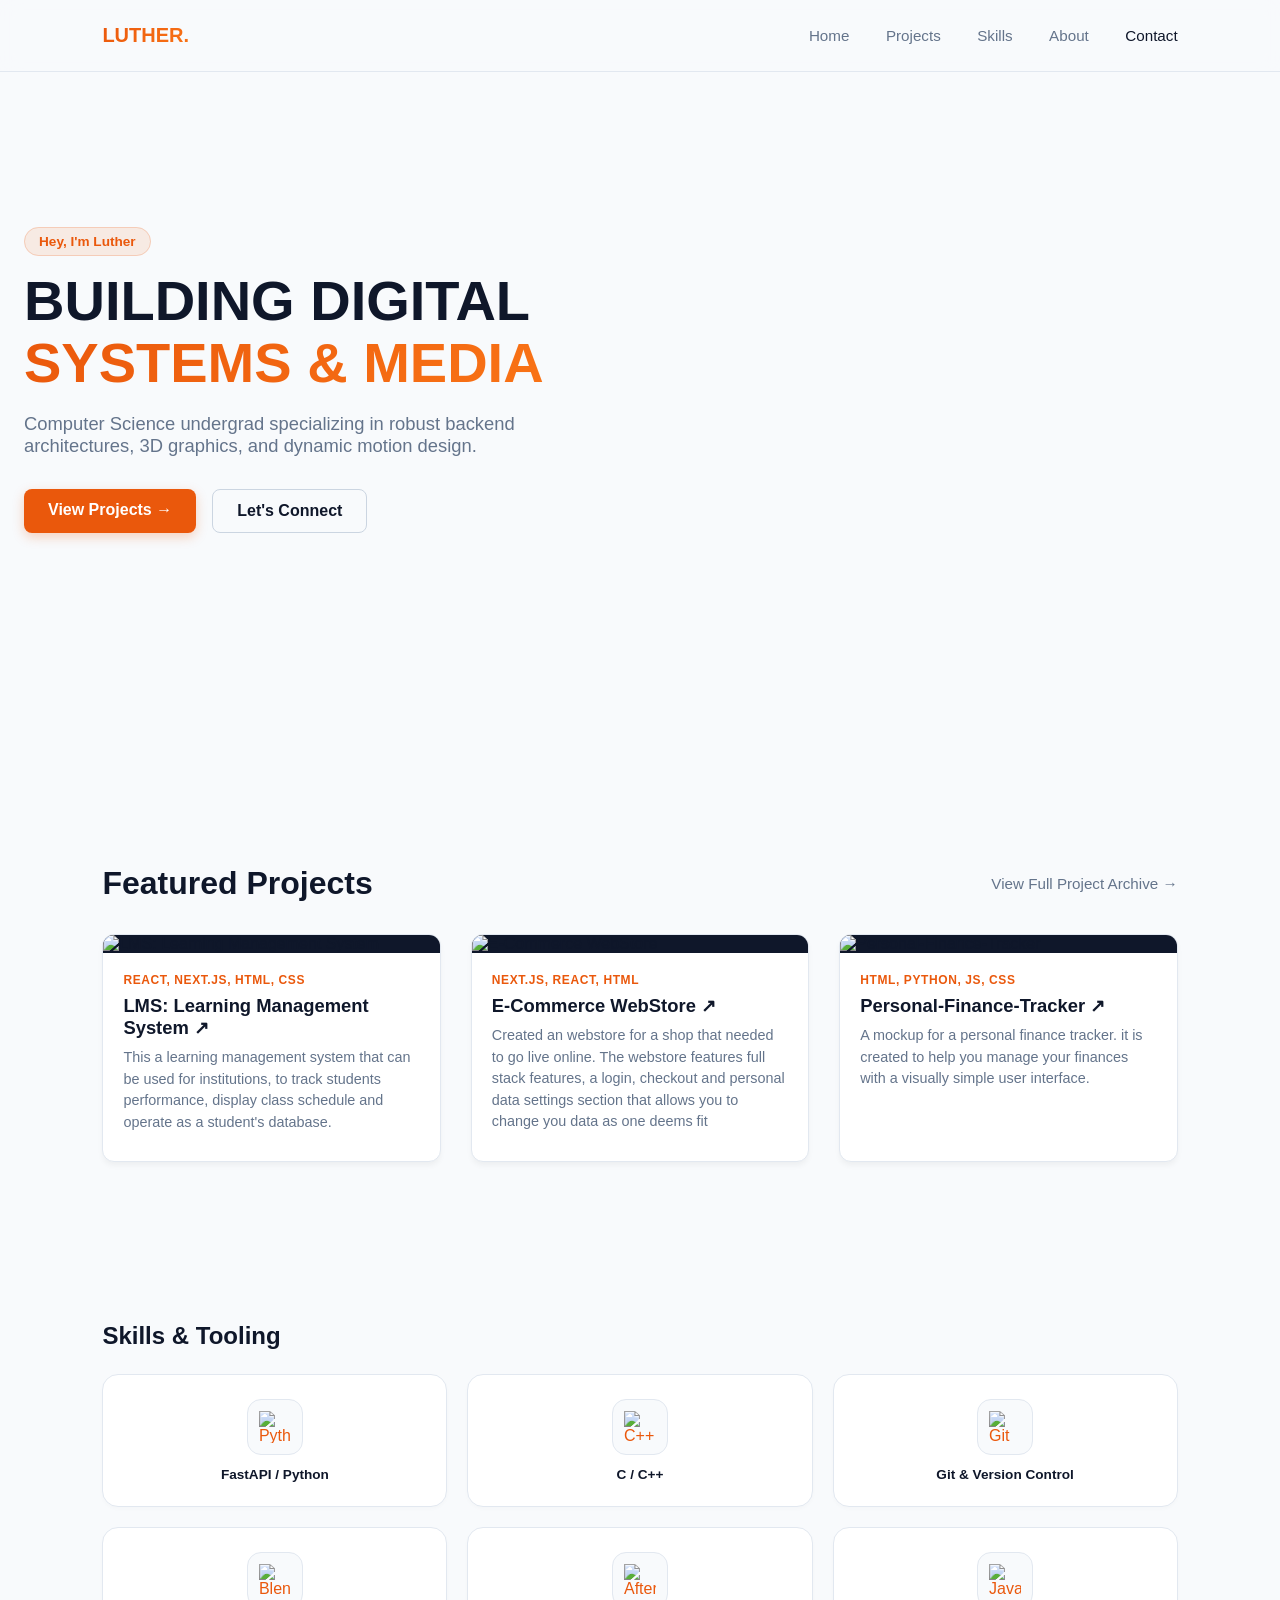
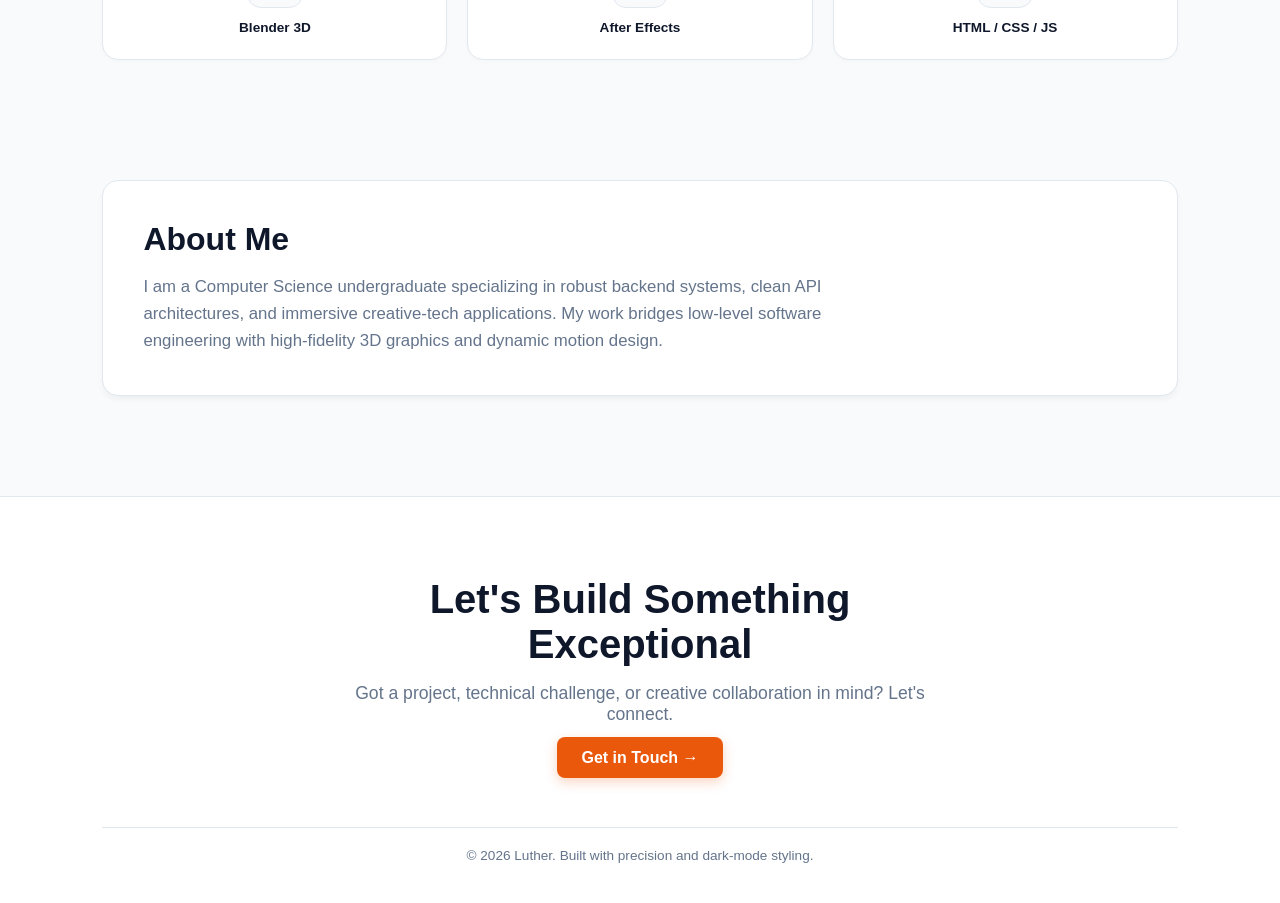
==== commit e0ffa558: "Project’s Grid Image Wrapper Correction" ====
--- a/index.html
+++ b/index.html
@@ -54,7 +54,7 @@
                         alt="LMS: Learning Management System" class="project-img">
                 </div>
                 <div class="project-info">
-                    <span class="project-tag">React, Next.js, HTML, CSS</span>
+                    <span class="project-tag">React / Next.js / HTML / CSS</span>
                     <h3 class="project-title">
                         <a href="https://github.com/Luther-123/portfolio-mockup" target="_blank"
                             rel="noopener noreferrer" class="project-link">LMS: Learning Management System &nearr;</a>
@@ -71,7 +71,7 @@
                         alt="E-Commerce WebStore" class="project-img">
                 </div>
                 <div class="project-info">
-                    <span class="project-tag">Next.js, React, HTML</span>
+                    <span class="project-tag">Next.js / React / HTML</span>
                     <h3 class="project-title">
                         <a href="https://github.com/Luther-123/portfolio-mockup" target="_blank"
                             rel="noopener noreferrer" class="project-link">E-Commerce WebStore &nearr;</a>
@@ -89,7 +89,7 @@
                         alt="Personal-Finance-Tracker" class="project-img">
                 </div>
                 <div class="project-info">
-                    <span class="project-tag">HTML, Python, Js, CSS</span>
+                    <span class="project-tag">HTML / Python / Js /CSS</span>
                     <h3 class="project-title">
                         <a href="https://github.com/Luther-123/portfolio-mockup" target="_blank"
                             rel="noopener noreferrer" class="project-link">Personal-Finance-Tracker &nearr;</a>
--- a/style.css
+++ b/style.css
@@ -205,13 +205,14 @@
 
 .project-image-wrapper {
     width: 100%;
-    height: 200px;
+    height: auto;
     overflow: hidden;
     background: #0f172a;
     /* Dark slate to frame the browser screenshots nicely */
-    display: flex;
+    display: block;
     align-items: center;
     justify-content: center;
+    position: relative;
 }
 
 .project-img {
@@ -226,7 +227,7 @@
     transform: scale(1.03);
 }
 
-.card-info {
+.project-info {
     padding: 20px;
     display: flex;
     flex-direction: column;
@@ -253,7 +254,8 @@
     font-size: 0.9rem;
     color: var(--text-muted);
     line-height: 1.5;
-    margin: 0;
+    margin: 2;
+
 }
 
 .project-link {
@@ -267,6 +269,7 @@
 
 .project-link:hover {
     color: var(--accent-primary);
+    transform: translate(3px, -3px);
 }
 
 .arrow {
@@ -289,15 +292,6 @@
 .archive-link:hover {
     color: var(--accent-primary);
     transform: translate(3px, -3px);
-}
-
-/* Thumbnails */
-.dunning-thumb {
-    background: linear-gradient(135deg, #f1f5f9, #e2e8f0), radial-gradient(circle at 30% 30%, rgba(234, 88, 12, 0.1), transparent 60%);
-}
-
-.graphics-thumb {
-    background: linear-gradient(135deg, #e0f2fe, #f1f5f9), radial-gradient(circle at 70% 70%, rgba(59, 130, 246, 0.1), transparent 60%);
 }
 
 /* Skills Section */
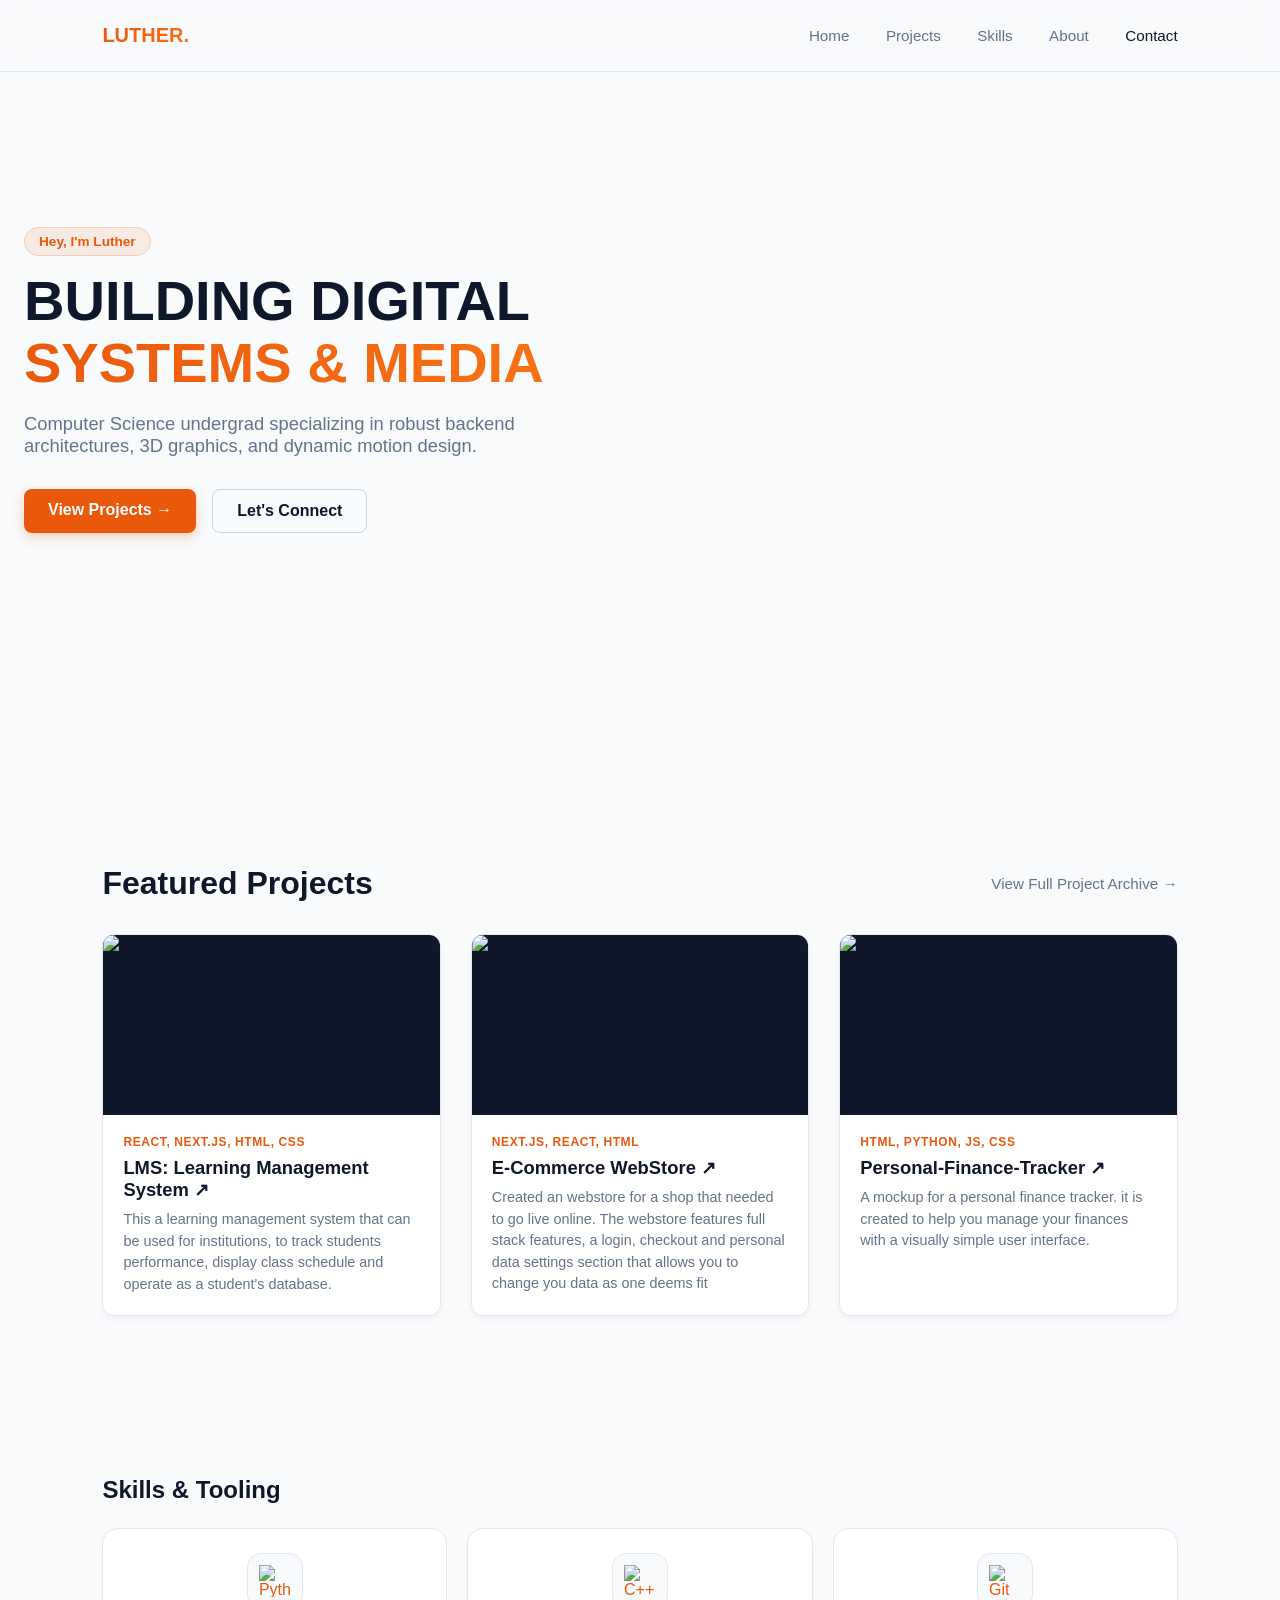
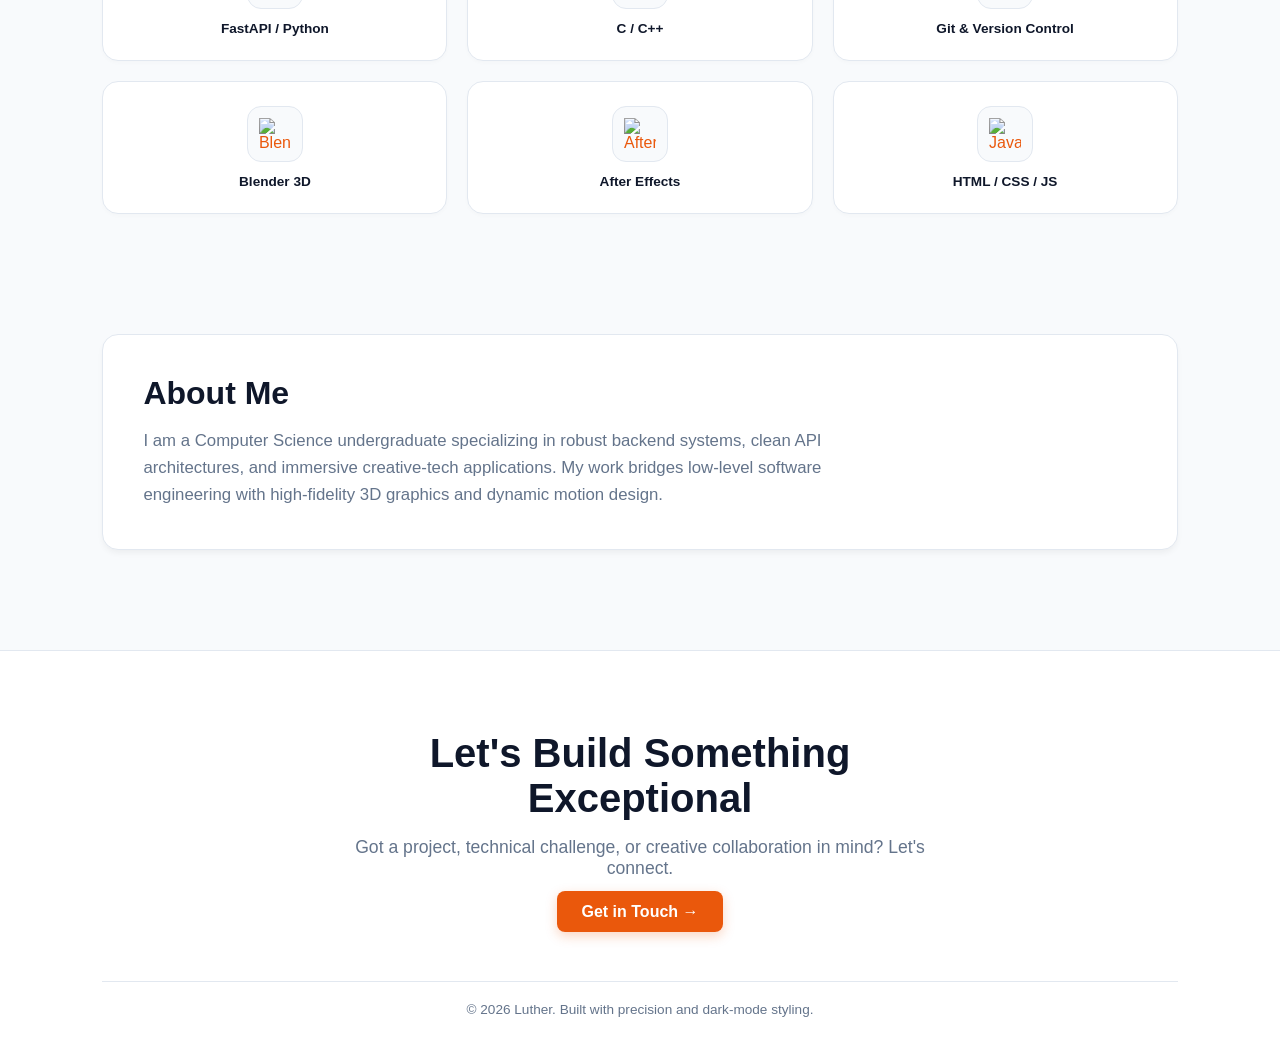
==== commit 0cf30669: "Project’s section Fallback Deletion" ====
--- a/index.html
+++ b/index.html
@@ -47,57 +47,7 @@
             <a href="archive.html" class="archive-link">View Full Project Archive &rarr;</a>
         </div>
         <div class="project-grid" id="featured-projects-grid">
-            <!-- Project 1 -->
-            <div class="project-card">
-                <div class="project-image-wrapper">
-                    <img src="https://images.unsplash.com/photo-1551288049-bebda4e38f71?auto=format&fit=crop&w=600&q=80"
-                        alt="LMS: Learning Management System" class="project-img">
-                </div>
-                <div class="project-info">
-                    <span class="project-tag">React / Next.js / HTML / CSS</span>
-                    <h3 class="project-title">
-                        <a href="https://github.com/Luther-123/portfolio-mockup" target="_blank"
-                            rel="noopener noreferrer" class="project-link">LMS: Learning Management System &nearr;</a>
-                    </h3>
-                    <p class="project-desc">This a learning management system that can be used for institutions, to
-                        track students performance, display class schedule and operate as a student's database.</p>
-                </div>
-            </div>
-
-            <!-- Project 2 -->
-            <div class="project-card">
-                <div class="project-image-wrapper">
-                    <img src="https://images.unsplash.com/photo-1551288049-bebda4e38f71?auto=format&fit=crop&w=600&q=80"
-                        alt="E-Commerce WebStore" class="project-img">
-                </div>
-                <div class="project-info">
-                    <span class="project-tag">Next.js / React / HTML</span>
-                    <h3 class="project-title">
-                        <a href="https://github.com/Luther-123/portfolio-mockup" target="_blank"
-                            rel="noopener noreferrer" class="project-link">E-Commerce WebStore &nearr;</a>
-                    </h3>
-                    <p class="project-desc">Created an webstore for a shop that needed to go live online. The webstore
-                        features full stack features, a login, checkout and personal data settings section that allows
-                        you to change you data as one deems fit</p>
-                </div>
-            </div>
-
-            <!-- Project 3 -->
-            <div class="project-card">
-                <div class="project-image-wrapper">
-                    <img src="https://images.unsplash.com/photo-1551288049-bebda4e38f71?auto=format&fit=crop&w=600&q=80"
-                        alt="Personal-Finance-Tracker" class="project-img">
-                </div>
-                <div class="project-info">
-                    <span class="project-tag">HTML / Python / Js /CSS</span>
-                    <h3 class="project-title">
-                        <a href="https://github.com/Luther-123/portfolio-mockup" target="_blank"
-                            rel="noopener noreferrer" class="project-link">Personal-Finance-Tracker &nearr;</a>
-                    </h3>
-                    <p class="project-desc">A mockup for a personal finance tracker. it is created to help you manage
-                        your finances with a visually simple user interface.</p>
-                </div>
-            </div>
+            <!-- Dynamically injected from projects.js -->
         </div>
     </section>
 
--- a/style.css
+++ b/style.css
@@ -205,7 +205,7 @@
 
 .project-image-wrapper {
     width: 100%;
-    height: auto;
+    height: 180px;
     overflow: hidden;
     background: #0f172a;
     /* Dark slate to frame the browser screenshots nicely */
@@ -218,7 +218,7 @@
 .project-img {
     width: 100%;
     height: 100%;
-    object-fit: contain;
+    object-fit: cover;
     /* Ensures the full screenshot is visible */
     display: block;
 }
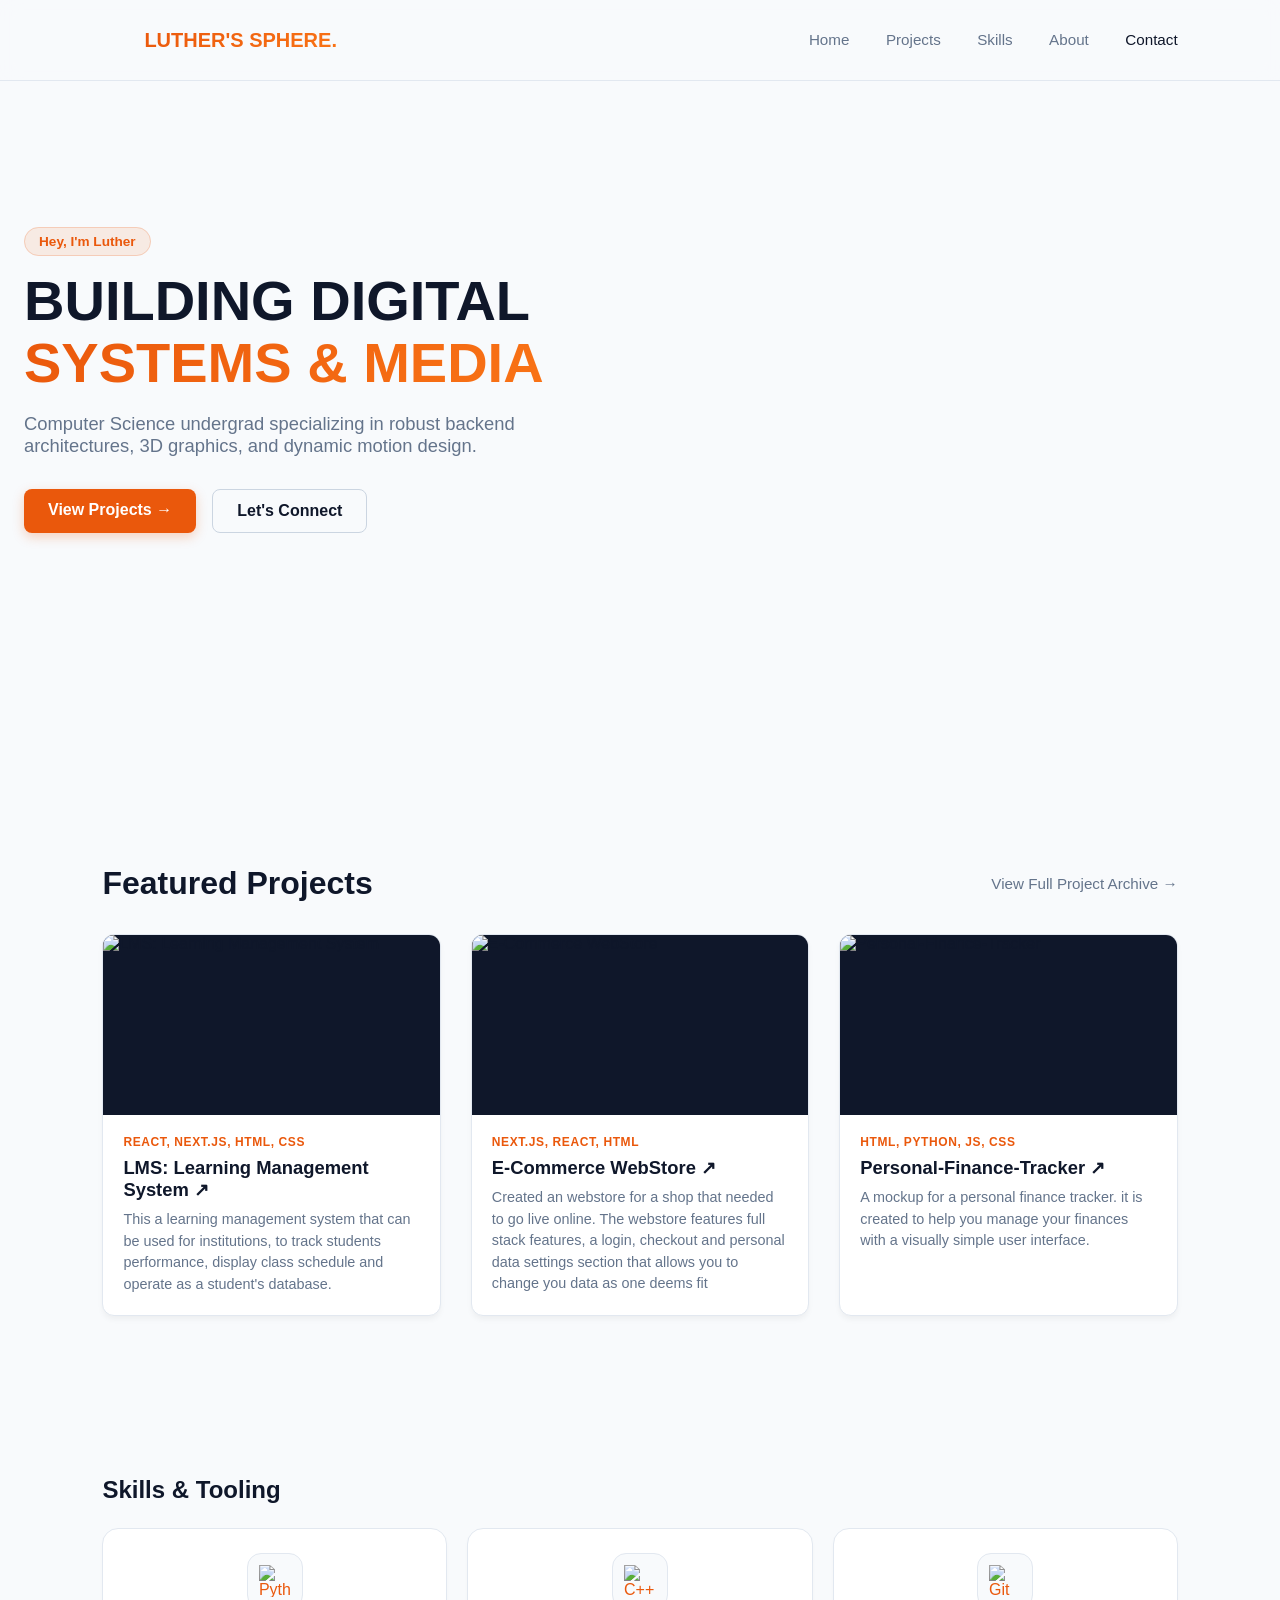
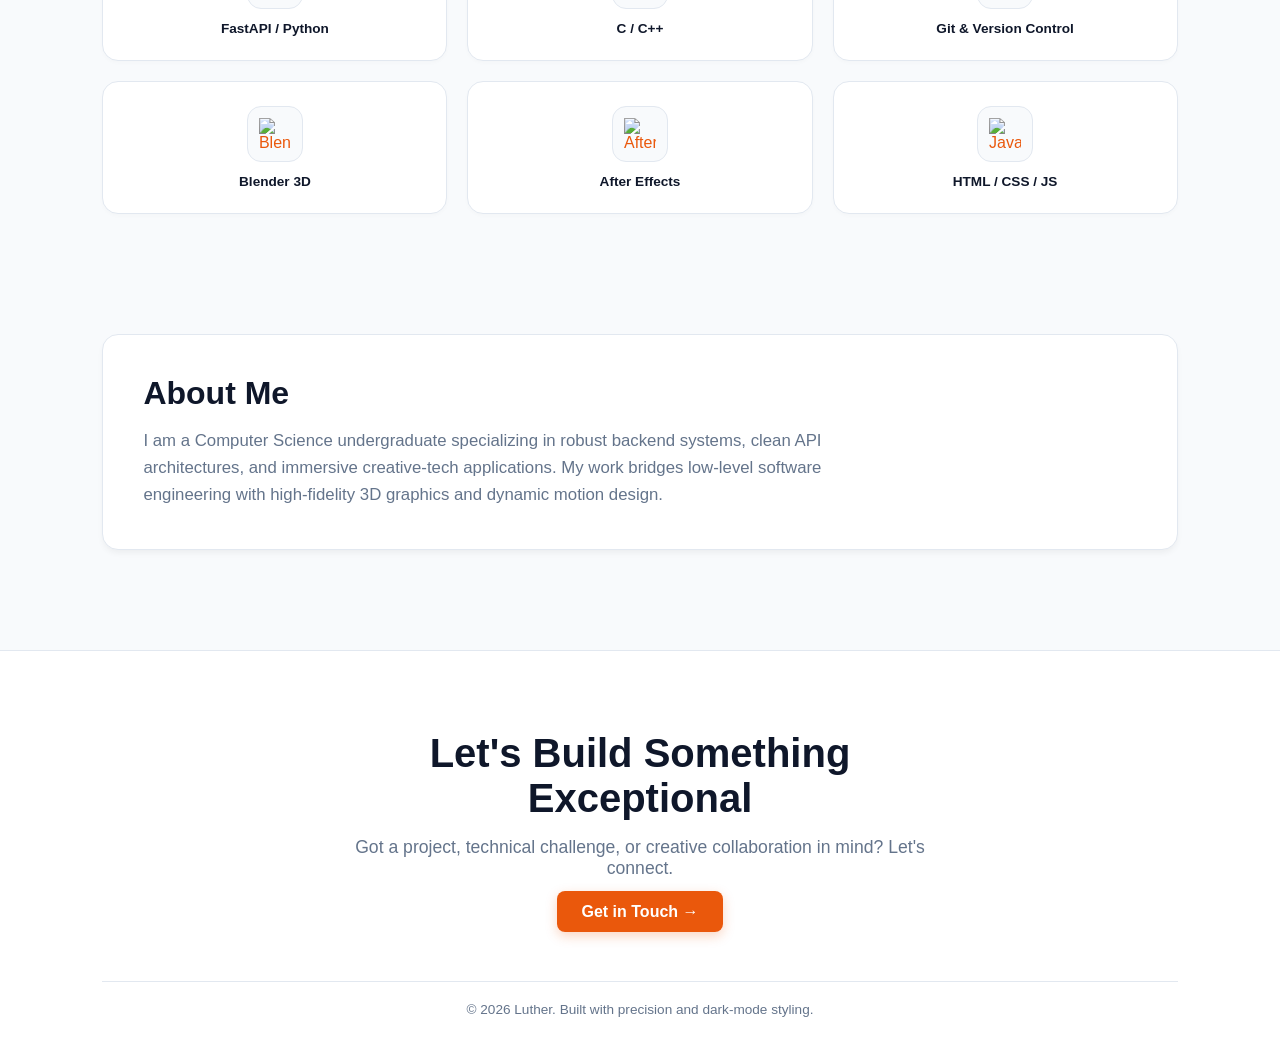
==== commit d0f959ec: "Interactive Sphere Logo Addition" ====
--- a/index.html
+++ b/index.html
@@ -11,7 +11,10 @@
 <body>
     <!-- Navigation Bar -->
     <header class="navbar">
-        <div class="logo">LUTHER.</div>
+        <a href="#home" class="logo-container">
+            <canvas id="nav-sphere-canvas"></canvas>
+            <div class="logo">LUTHER'S SPHERE.</div>
+        </a>
         <nav class="nav-links">
             <a href="#home">Home</a>
             <a href="#projects">Projects</a>
@@ -135,6 +138,36 @@
 
     <script src="https://cdnjs.cloudflare.com/ajax/libs/three.js/r128/three.min.js"></script>
     <script>
+        // --- 1. Mini Navbar Sphere Logo ---
+        const navCanvas = document.getElementById('nav-sphere-canvas');
+        if (navCanvas) {
+            const navScene = new THREE.Scene();
+            const navCamera = new THREE.PerspectiveCamera(75, 1, 0.1, 1000);
+            const navRenderer = new THREE.WebGLRenderer({ canvas: navCanvas, alpha: true, antialias: true });
+
+            navRenderer.setSize(32, 32);
+            navRenderer.setPixelRatio(Math.min(window.devicePixelRatio, 2));
+
+            const sphereGeo = new THREE.SphereGeometry(1.2, 12, 12);
+            const sphereMat = new THREE.MeshBasicMaterial({
+                color: 0xea580c,
+                wireframe: true,
+                transparent: true,
+                opacity: 0.8
+            });
+            const navSphere = new THREE.Mesh(sphereGeo, sphereMat);
+            navScene.add(navSphere);
+
+            navCamera.position.z = 2.5;
+
+            function animateNavSphere() {
+                requestAnimationFrame(animateNavSphere);
+                navSphere.rotation.x += 0.01;
+                navSphere.rotation.y += 0.015;
+                navRenderer.render(navScene, navCamera);
+            }
+            animateNavSphere();
+        }
         const container = document.querySelector('.hero-canvas-container');
         const canvas = document.getElementById('hero-3d-canvas');
 
--- a/style.css
+++ b/style.css
@@ -46,6 +46,19 @@
     -webkit-text-fill-color: transparent;
 }
 
+.logo-container {
+    display: flex;
+    align-items: center;
+    gap: 10px;
+    text-decoration: none;
+}
+
+#nav-sphere-canvas {
+    width: 32px;
+    height: 32px;
+    display: block;
+}
+
 .nav-links a {
     color: var(--text-muted);
     text-decoration: none;
@@ -264,12 +277,14 @@
     display: inline-flex;
     align-items: center;
     gap: 4px;
+    position: relative;
+    z-index: 10;
+    cursor: pointer;
     transition: color 0.2s ease;
 }
 
 .project-link:hover {
     color: var(--accent-primary);
-    transform: translate(3px, -3px);
 }
 
 .arrow {
